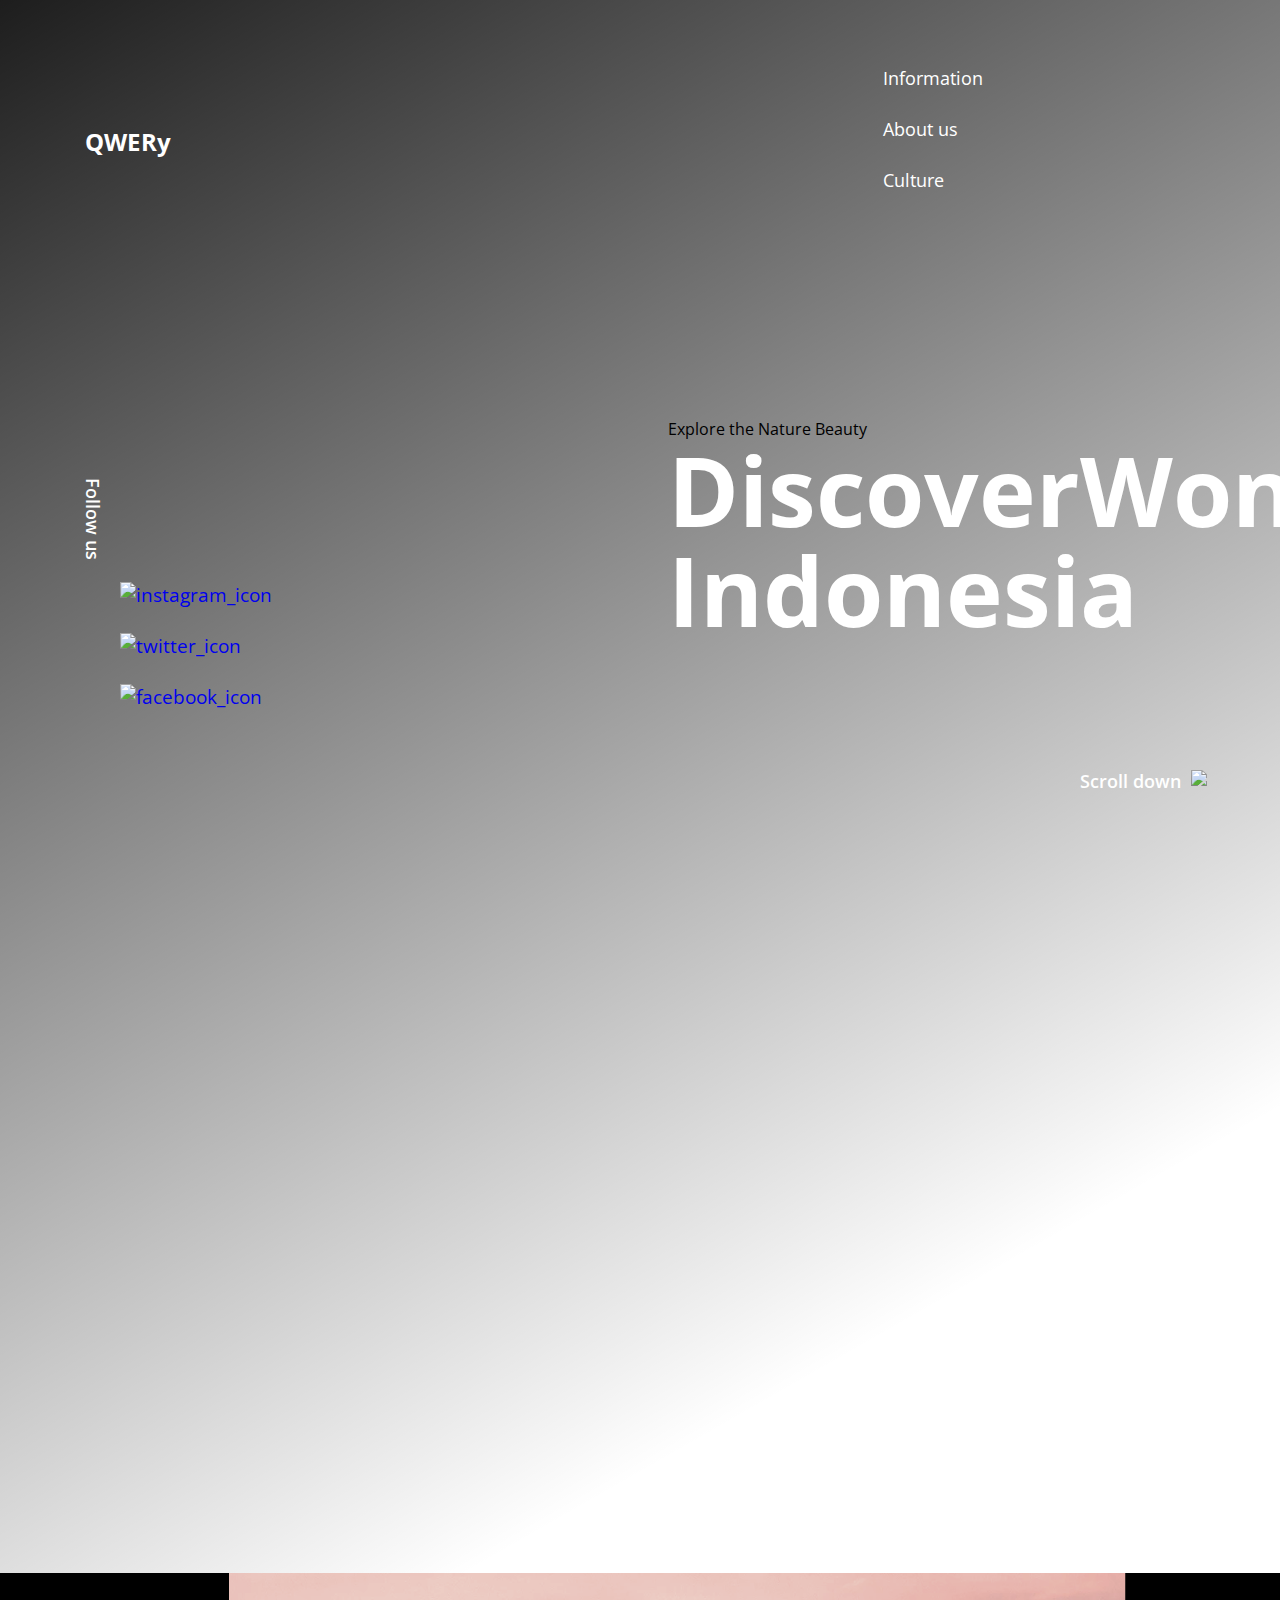
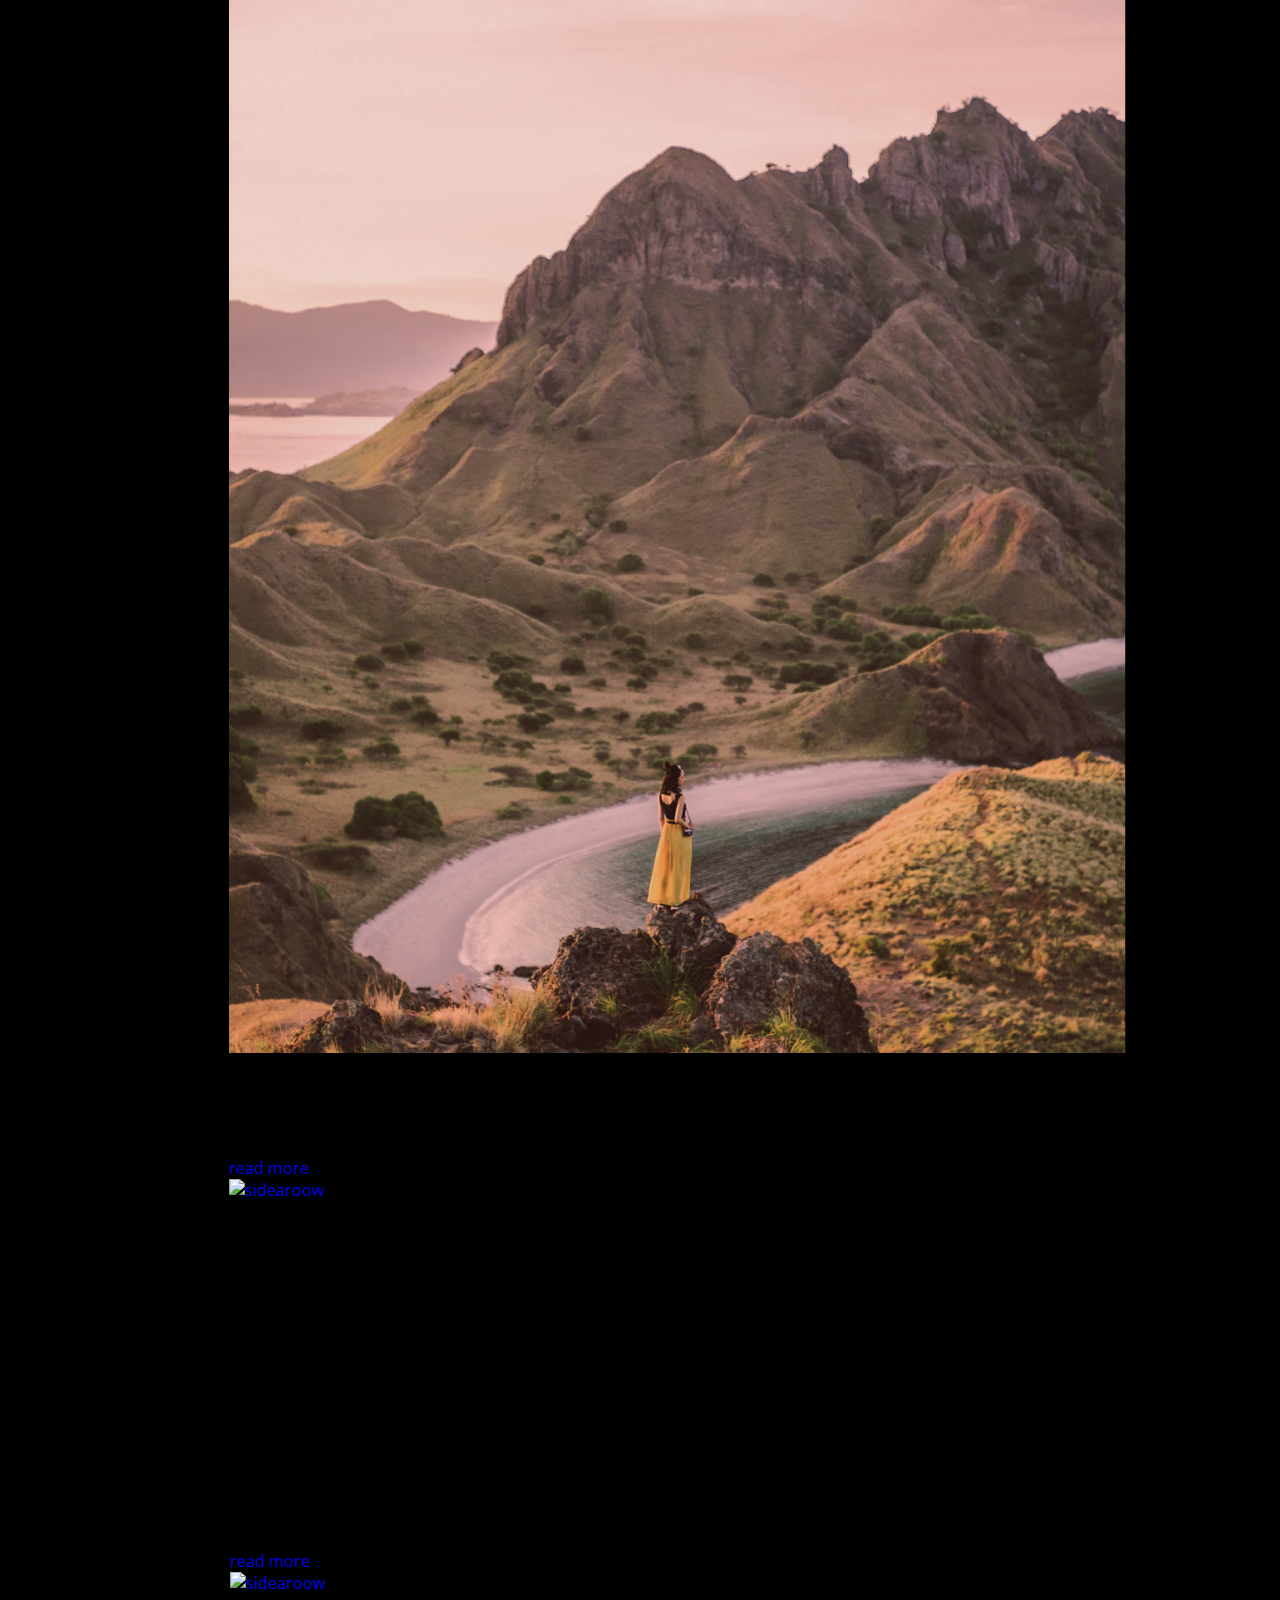
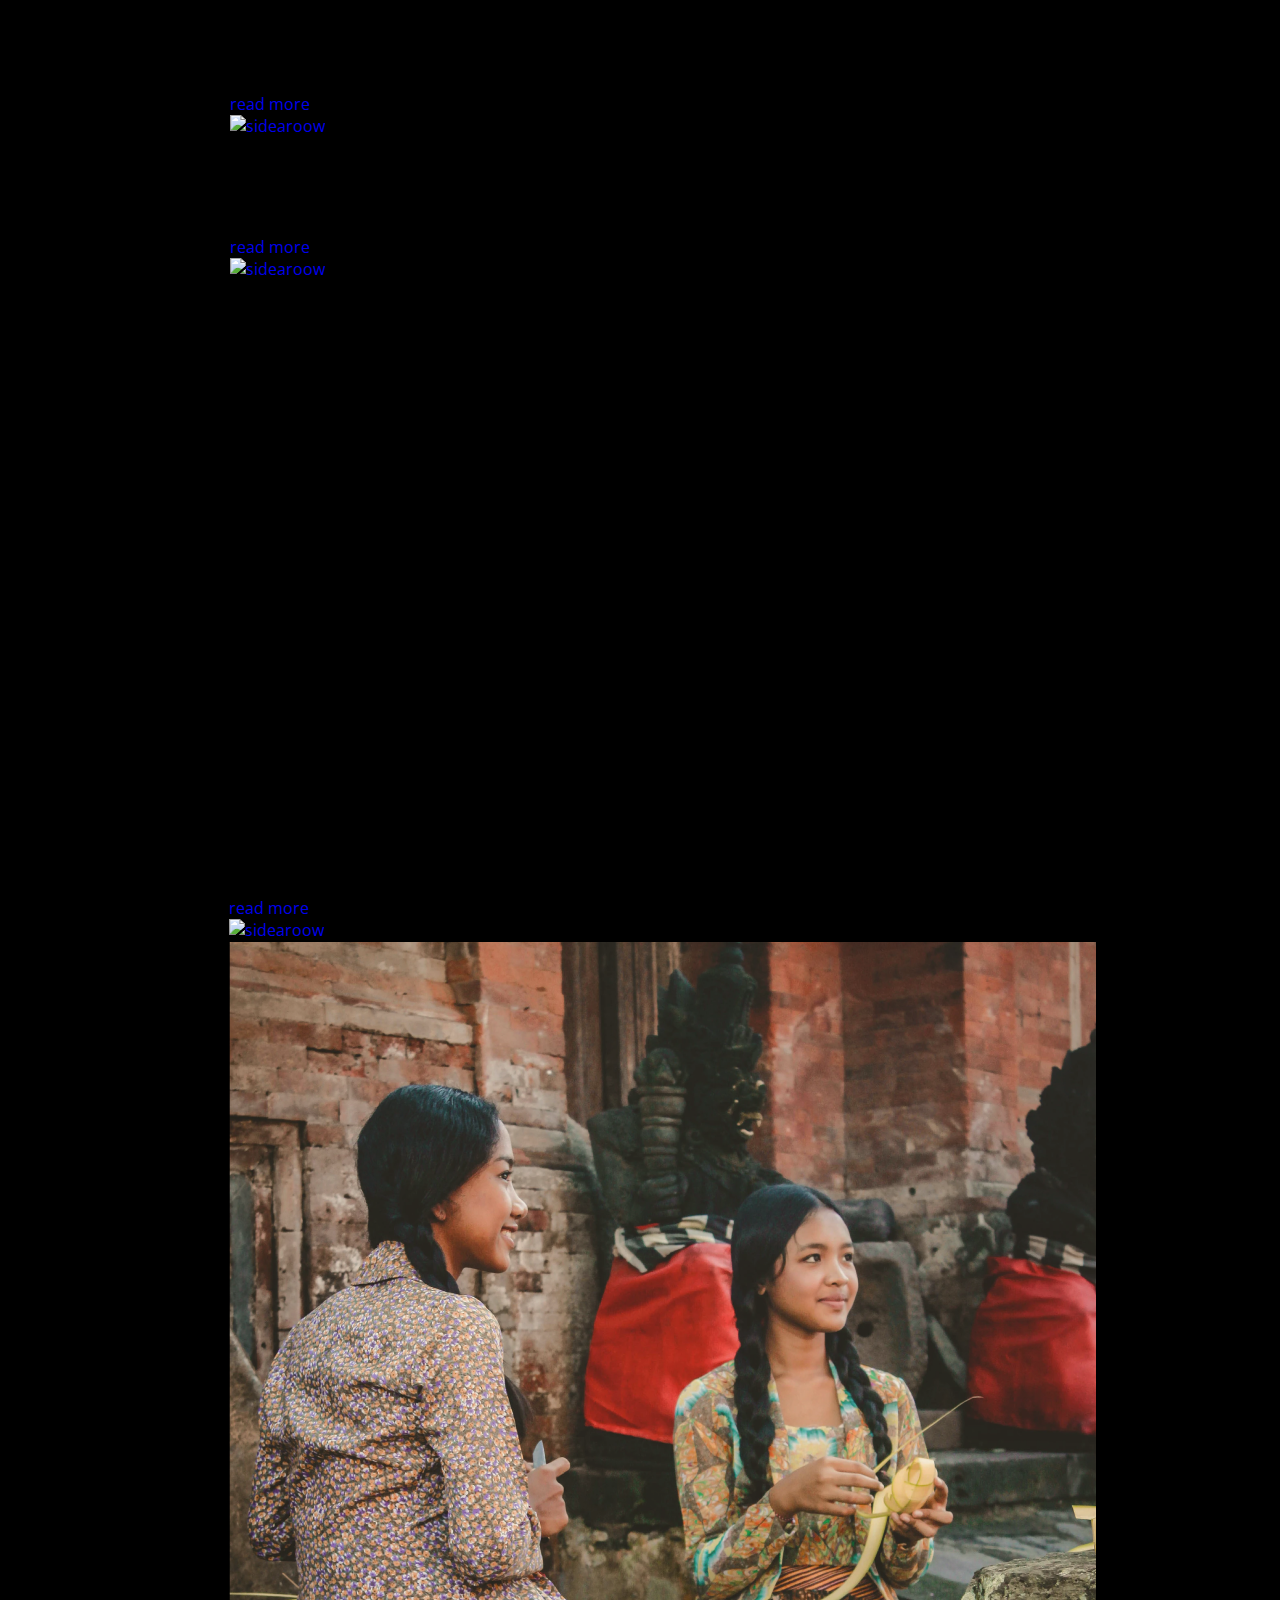
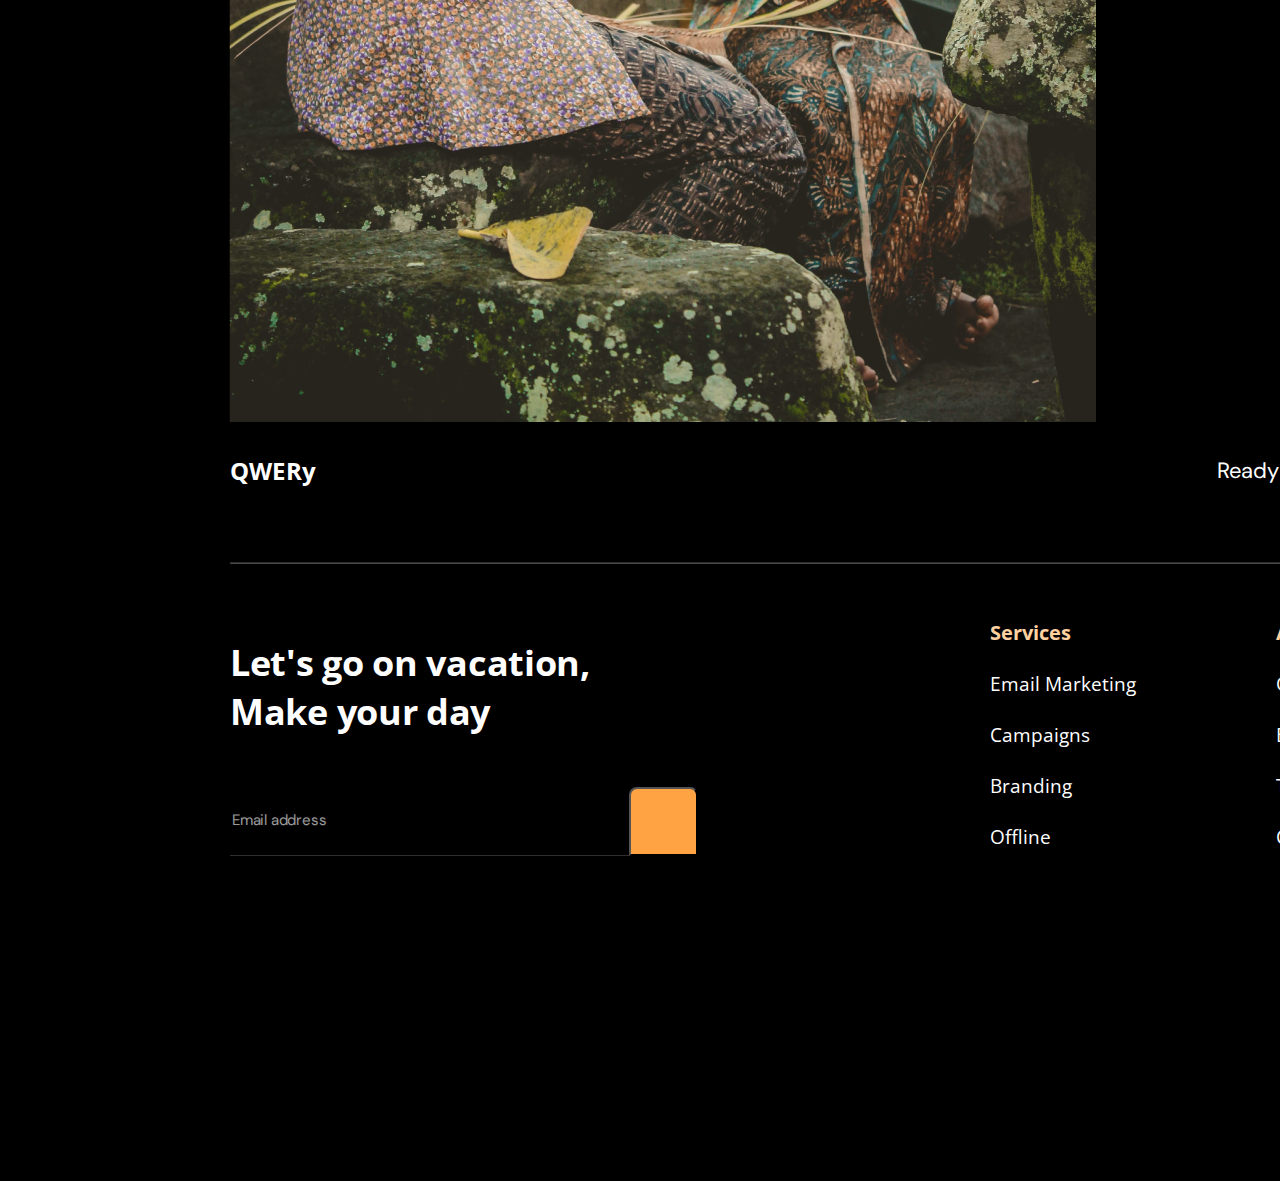
==== Discover/index.html @ c75f532b "Change main sections" ====
<!DOCTYPE html>
<html lang="en">
<head>
    <meta charset="UTF-8">
    <meta http-equiv="X-UA-Compatible" content="IE=edge">
    <meta name="viewport" content="width=device-width, initial-scale=1.0">
    <link rel="stylesheet" type="text/css" href="css/styles.css">
    <title>Discover</title>
</head>
<body>
    <div class="wrapper">
        <!--header-->
        <header class="header">
            <section class="navigation">
                <div class="logo">
                    <a class="logo__link" href="#">QWERy</a>
                </div>
                <nav class="menu">
                    <ul class="menu__list"> 
                        <li class="menu__list-item">
                            <a class="menu__list-link" href="#">Information</a>
                        </li>
                        <li class="menu__list-item">
                            <a class="menu__list-link" href="#">About us</a>
                        </li>
                        <li class="menu__list-item">
                            <a class="menu__list-link" href="#">Culture</a>
                        </li>
                    </ul>
                </nav>
                <input class="search" type="search" placeholder="Search">
            </section>
            <!--header-content-->
            <section class="header-content">
                <!--aside-->
                <aside class="social">
                    <p class="social__text">Follow us</p>
                    <ul class="social__list">
                        <li class="social__list-item">
                            <a href="#" class="sosial__list-link">
                                <img src="image/instagram_icon.svg" alt="instagram_icon" class="social__list-icon">
                            </a>
                        </li>
                        <li class="social__list-item">
                            <a href="#" class="sosial__list-link">
                                <img src="image/twitter_icon.svg" alt="twitter_icon" class="social__list-icon">
                            </a>
                        </li>
                        <li class="social__list-item">
                            <a href="#" class="sosial__list-link">
                                <img src="image/facebook_icon.svg" alt="facebook_icon" class="social__list-icon">
                            </a>
                        </li>
                    </ul>
                </aside>
                <!--content-->
                <section class="content">
                    <p class="subtitle">Explore the Nature Beauty</p>
                    <h1 class="title">Discover<span>Wonderful Indonesia</span></h1>
                    <div class="scroll_down">
                        <p>Scroll down</p>
                        <img src="image/arrow_downward.svg" alt="arrow" class="arrow">
                    </div>
                </section>
            </section>
        </header>
        <!--main-->
        <main>
            <!--komodo_tour-->
            <section class="komodo-tour">
                <div class="container">
                    <div class="komodo-tour__inner">
                        <img class="komodo-tour__img" src="image/komodo-tour-image.png" alt="montain">
                        <div class="content komodo-tour__content">
                            <p class="content__subtitle">EAST NUSA TENGGARA</p>
                            <h2 class="content__title komodo-tour__title">Have you enjoyed your holiday?</h2>
                            <p class="content__text komodo-tour__text">You will be amazed if you take part in this sailing Komodo island tour package. So it is also mandatory for you, besides enjoying Komodo tourism on Komodo Island, you also have to taste the marine tourism.  The beautiful waters of Komodo will make you meet many travelers from other countries.</p>
                        </div>
                        <a class="content__link" href="#">
                            <p class="content__link-text">read more</p>
                            <img class="content__link-arrow" src="image/arrow_sideward.svg" alt="sidearoow">
                        </a>
                    </div>
                </div>
            </section>
            <!-- Bromo -->
            <section class="bromo">
                <div class="conainer">
                    <div class="slider">
                        <div class="slider__item">
                            <div class="content">
                                <p class="content__subtitle content__subtitle-bromo">Bromo</p>
                                <h2 class="content__title content__title-bromo">Steady your steps, we will climb together!</h2>
                                <p class="content__text content__text-bromo">Enjoying the vast expanse of the sea of ​​​​sand, witnessing the splendor of Mount Semeru that soars into the sky, and gazing at the beauty of the sun moving out of its bed or otherwise enjoying the dim twilight from the Bromo ridge is an unforgettable experience when visiting Bromo.</p>
                                <a class="content__link content__link-bromo" href="#">
                                    <p class="content__link-text">read more</p>
                                    <img class="content__link-arrow" src="image/arrow_sideward.svg" alt="sidearoow" class="side_aroow">
                                </a>
                            </div>
                        </div>
                        <div class="slider__item">
                            <div class="content">
                                <p class="content__subtitle content__subtitle-bromo">Bromo</p>
                                <h2 class="content__title content__title-bromo">Steady your steps, we will climb together!</h2>
                                <p class="content__text content__text-bromo">Enjoying the vast expanse of the sea of ​​​​sand, witnessing the splendor of Mount Semeru that soars into the sky, and gazing at the beauty of the sun moving out of its bed or otherwise enjoying the dim twilight from the Bromo ridge is an unforgettable experience when visiting Bromo.</p>
                                <a class="content__link content__link-bromo" href="#">
                                    <p class="content__link-text">read more</p>
                                    <img class="content__link-arrow" src="image/arrow_sideward.svg" alt="sidearoow" class="side_aroow">
                                </a>
                            </div>
                        </div>
                        <div class="slider__item">
                            <div class="content">
                                <p class="content__subtitle content__subtitle-bromo">Bromo</p>
                                <h2 class="content__title content__title-bromo">Steady your steps, we will climb together!</h2>
                                <p class="content__text content__text-bromo">Enjoying the vast expanse of the sea of ​​​​sand, witnessing the splendor of Mount Semeru that soars into the sky, and gazing at the beauty of the sun moving out of its bed or otherwise enjoying the dim twilight from the Bromo ridge is an unforgettable experience when visiting Bromo.</p>
                                <a class="content__link content__link-bromo" href="#">
                                    <p class="content__link-text">read more</p>
                                    <img class="content__link-arrow" src="image/arrow_sideward.svg" alt="sidearoow" class="side_aroow">
                                </a>
                            </div>
                        </div>
                    </div>
                </div>
            </section>
            <!-- Culture -->
            <section class="culture">
                <div class="conatiner">
                    <div class="colture__inner">
                        <div class="content">
                            <p class="content__subtitle">INDONESIAN CULTURE</p>
                            <h2 class="content__title">Our culture here is very friendly to people</h2>
                            <p class="content__text">known for his politeness, manners and gentleness. This becomes a characteristic when they mingle with other tribes and become basic traits that are passed down by their ancestors.</p>
                            <a class="content__link" href="#">
                                <p class="content__link-text">read more</p>
                                <img class="content__link-arrow" src="image/arrow_sideward.svg" alt="sidearoow" class="side_aroow">
                            </a>
                        </div>
                        <img class="content__img" src="image/girls.png" alt="girls">
                    </div>
                </div>
            </section>
        </main>
        <footer>
            <article class="more-informetion">
                <section class="get-started">
                    <div class="logo">
                        <a href="#">QWERy</a>
                    </div>
                    <div class="get-action">
                        <p>Ready to explore?</p>
                        <button class="button-get-started">Get started</button>
                    </div>
                </section>
                <hr>
                <section class="footer-navigation">
                    <div class="newsletter">
                        <h3>Let's go on vacation, <br>Make your day</h3>
                        <form>
                        <input type="email" placeholder="Email address">
                        <input type="submit" value="">
                    </form>
                    </div>
                    <div class="nav">
                        <ul class="services">
                            <li class="title-list">Services</li>
                            <li>Email Marketing</li>
                            <li>Campaigns</li>
                            <li>Branding</li>
                            <li>Offline</li>
                        </ul>
                        <ul class="about">
                            <li class="title-list">About</li>
                            <li>Our Story</li>
                            <li>Benefits</li>
                            <li>Team</li>
                            <li>Careers</li>
                        </ul>
                        <ul class="help"> 
                            <li class="title-list">Help</li>
                            <li>FAQs</li>
                            <li>Contact Us</li>
                        </ul>
                    </div>
            </section>
            </article>
        </footer>
        </div>
</body>
</html>
---- Discover/css/styles.css ----
@import url('https://fonts.googleapis.com/css2?family=DM+Sans:wght@400;700&family=Open+Sans:wght@400;600;700&display=swap');

body {
    font-family: 'DM Sans', sans-serif;
    font-family: 'Open Sans', sans-serif;
}

* {
    box-sizing: border-box;
    margin: 0;
}

a {
    text-decoration: none;
}

.wrapper {
    width: 1920px;
    margin: 0 auto;
}

/*header styles*/

.header {
    height: 1573px;
    overflow: hidden;
    background-image: linear-gradient(330.24deg, rgba(0, 0, 0, 0) 31.06%, #000000 108.93% ), url('/image/header_background.png') ;
    background-repeat: no-repeat;
    background-size: cover;
    
}

/*navigation styles*/

.navigation {
    width: 1751px;
    margin: 65px 85px 200px;
    display: flex;
    justify-content: space-between;
    align-items: center;
}

.navigation a{
    color: #FFFFFF;
    font-family: 'Open Sans';
}

.logo a {
    font-weight: 700;
    font-size: 24px;
    line-height: 33px;  
    letter-spacing: 0.01em;
    color: #FFFFFF;
    font-family: 'Open Sans';
}

nav {
   display: flex;
   gap: 50px;
}

nav a {
    font-size: 18px;
    line-height: 25px;
    color: #FFFFFF;  
}

/*inpur-search-styles*/

input[type*='search'] {
    border: none;
    height: 23px;
    background-color: rgba(240, 243, 244, 0);
    background-image: url(/image/search_icon.png);
    background-position: 3px 3px;
    background-repeat: no-repeat;
    opacity: 0.6;
}

input[type*='search']::placeholder {
    font-family: 'Open Sans';
    font-weight: 400;
    font-size: 17px;
    line-height: 23px;
    color: #FFFFFF;
    padding-left: 34px;
}

input[type*='search']:focus {
    background-color: rgba(240, 243, 244, 0);
    border: none;
    border-bottom: 1px solid #FFFFFF;
    outline: none;
    background-image: none;
    color: #FFFFFF;
}

input[type*='search']:focus::placeholder {
    color: rgba(240, 243, 244, 0);
}

/*header-content styles*/

.header-content {
    display: flex;
    gap: 396px;
}

/*aside styles*/

.social {
    display: flex;
    flex-direction: column;
    gap: 22px;
    margin-left: 80px;
    margin-top: 60px;
}

.solial_icon {
    width: 24px;
    height: 24px;
}

.social p {
    color:#FFFFFF;
    font-family: 'Open Sans';
    font-weight: 600;
    font-size: 18px;
    line-height: 25px;
    writing-mode: vertical-lr;
}

/*content styles*/

.comment {
    display: flex;
    gap: 32px;
    align-items: center;
    margin-bottom: 32px;
}

.comment p {
    font-family: 'Open Sans';
    font-weight: 700;
    font-size: 18px;
    line-height: 25px;
    letter-spacing: 6px;
    text-transform: uppercase;
    color: #FFC178;
}

.comment-line {
    width: 72px;
    height: 2px;
}

h1 {
    font-family: 'Open Sans';
    font-weight: 700;
    font-size: 96px;
    line-height: 100px;
    text-transform: capitalize;
    color: #FFFFFF;
    font-weight: normal;
    width: 950px;
    height: 204px;
    margin-bottom: 125px;
}

.title {
    font-weight: bold;
}

/*scroll down styles*/

.scroll_down {
    display: flex;
    align-items: center;
    justify-content: center;
}

.scroll_down p {
    font-family: 'Open Sans';
    font-style: normal;
    font-weight: 600;
    font-size: 18px;
    line-height: 25px;
    color: #FFFFFF;
    margin-right: 10px;
}

.arrow {
    width:16px;
    height: 24px;
}

.background-bottom {
    height: 358px;
    margin-top: 516px;
    background: linear-gradient(360deg, #000000 14.99%, rgba(0, 0, 0, 0) 77.78%);
}

/*main styles*/

main {
    background-color: black;
}

/*komodo-tour styles*/

.komodo-tour {
    width: 1462px;
    display: flex;
    align-items: center;
    gap: 232px;
    margin: 0px auto;
    margin-bottom: 250px;
}


.komodo-tour-image {
    width: 598px;
    height: 720px;
}

.desctiption {
    color: white;
    font-family: 'Open Sans';
}

.desctiption h2 {
    font-weight: 700;
    font-size: 64px;
    line-height: 87px;
    margin-bottom: 27px;
}

.desctiption p {
    font-weight: 600;
    font-size: 18px;
    line-height: 32px;
    margin-bottom: 30px;
}

/*red more styles*/

.more {
    display: flex;
    align-items: center;
    gap: 10px;
    font-family: 'Open Sans';
    font-weight: 700;
    font-size: 18px;
    line-height: 25px;
    color: #FBD784;
    margin-right: 10px;
}

.side_aroow {
    width: 24px;
    height: 16px;
}

/*bromo styles*/

.bromo {
    margin: 0 auto 227px;
    background: url(/image/bromo_background.png) no-repeat;
    background-size: cover;
    width: 1461px;
    height: 985px;
    overflow: hidden;
}

.arrow-slide {
    display: flex;
    justify-content: space-between;
    margin: 467px 50px 45px 40px;
}

.bromo-content {
    width: 1163px;
    height: 428px;
    margin: 0px auto 23px;
    display: flex;
    flex-direction: column;
    align-items: center;
    text-align: center;
}

.bromo-description h2 {
    font-family: 'Open Sans';
    font-weight: 700;
    font-size: 64px;
    line-height: 87px;
    color: #FFFFFF;
    margin-bottom: 27px;
}

.bromo-description p{
    font-family: 'Open Sans';
    font-weight: 600;
    font-size: 18px;
    line-height: 32px;
    color: #FFFFFF;
    margin-bottom: 29px;
}

.culture {
    width: 1463px;
    height: 720px;
    margin: 0px auto;
    display: flex;
    gap: 210px;
    align-items: center;
}

.culture-content {
    width: 632px;
    height: 488px;
}

.culture-img {
    width: 578px;
    height: 720px;
}

footer {
    background-color: black;
    overflow: hidden;
}

.more-informetion {
    margin: 250px auto 0px;
    width: 1460px;
    height: 748px;
    
}

.get-started {
    display: flex;
    justify-content: space-between;
    align-items: center;
}

.get-action {
    display: flex;
    align-items: center;
    gap: 55px;
}

.get-action p {
    font-family: 'DM Sans';
    font-weight: 400;
    font-size: 22px;
    line-height: 29px;
    letter-spacing: -0.3px;
    color: #FFFFFF;
}

.button-get-started {
    background: #FFA343;
    border-radius: 8px;
    font-family: 'DM Sans';
    font-weight: 700;
    font-size: 17px;
    line-height: 22px;
    color: #000000;
    padding: 24px 70px;
}

hr {
    background: #FFFFFF;
    mix-blend-mode: normal;
    opacity: 0.3;
    margin: 55px 0px; 
}

.footer-navigation {
    display: flex;
    align-items: center;
}

.newsletter  {
    margin-right: 252px;
}

.newsletter h3 {
    font-family: 'Open Sans';
    font-weight: 700;
    font-size: 36px;
    line-height: 49px;
    letter-spacing: -0.3px;
    color: #FFFFFF;
    margin-bottom: 50px;
}

input[type*='email']{
    width: 399px;
    height: 70px;
    border: none;
    border-bottom: 1px solid rgb(255, 255, 255, 0.3);
    background-color: rgba(240, 243, 244, 0);
    opacity: 0.6;
}

input[type*='email']::placeholder {
    font-family: 'DM Sans';
    font-weight: 400;
    font-size: 15px;
    line-height: 20px;
    letter-spacing: -0.204545px;
    color: #FFFFFF;
    padding-left: 15px 19px;
}

input[type*='submit'] {
    border-radius: 8px 8px 0px 0px;
    width: 69px;
    height: 69px;
    background-image: url(/image/keyboard-arrow-right.png);
    background-position: center;
    background-color: #FFA343;
    border-radius: 8px 8px 0px 0px;
    background-repeat: no-repeat;
}

input[type*='email']:focus {
    background-color: rgba(240, 243, 244, 0);
    outline: none;
    color: #FFFFFF;
    font-size: 19px;
}

input[type*='search']:focus::placeholder {
    color: rgba(240, 243, 244, 0);
}

form {
    display: flex;
    align-items: center;
}

.nav {
   color: white;
   display: flex;
   gap: 100px;
}

ul {
    list-style-type: none;
}

li {
    font-family: 'Open Sans';
    font-weight: 400;
    font-size: 19px;
    color: #FFFFFF;
    margin-bottom: 25px;
   
}

.title-list {
    font-weight: 700;
    font-size: 20px;
    color: #FFD1A0;
}
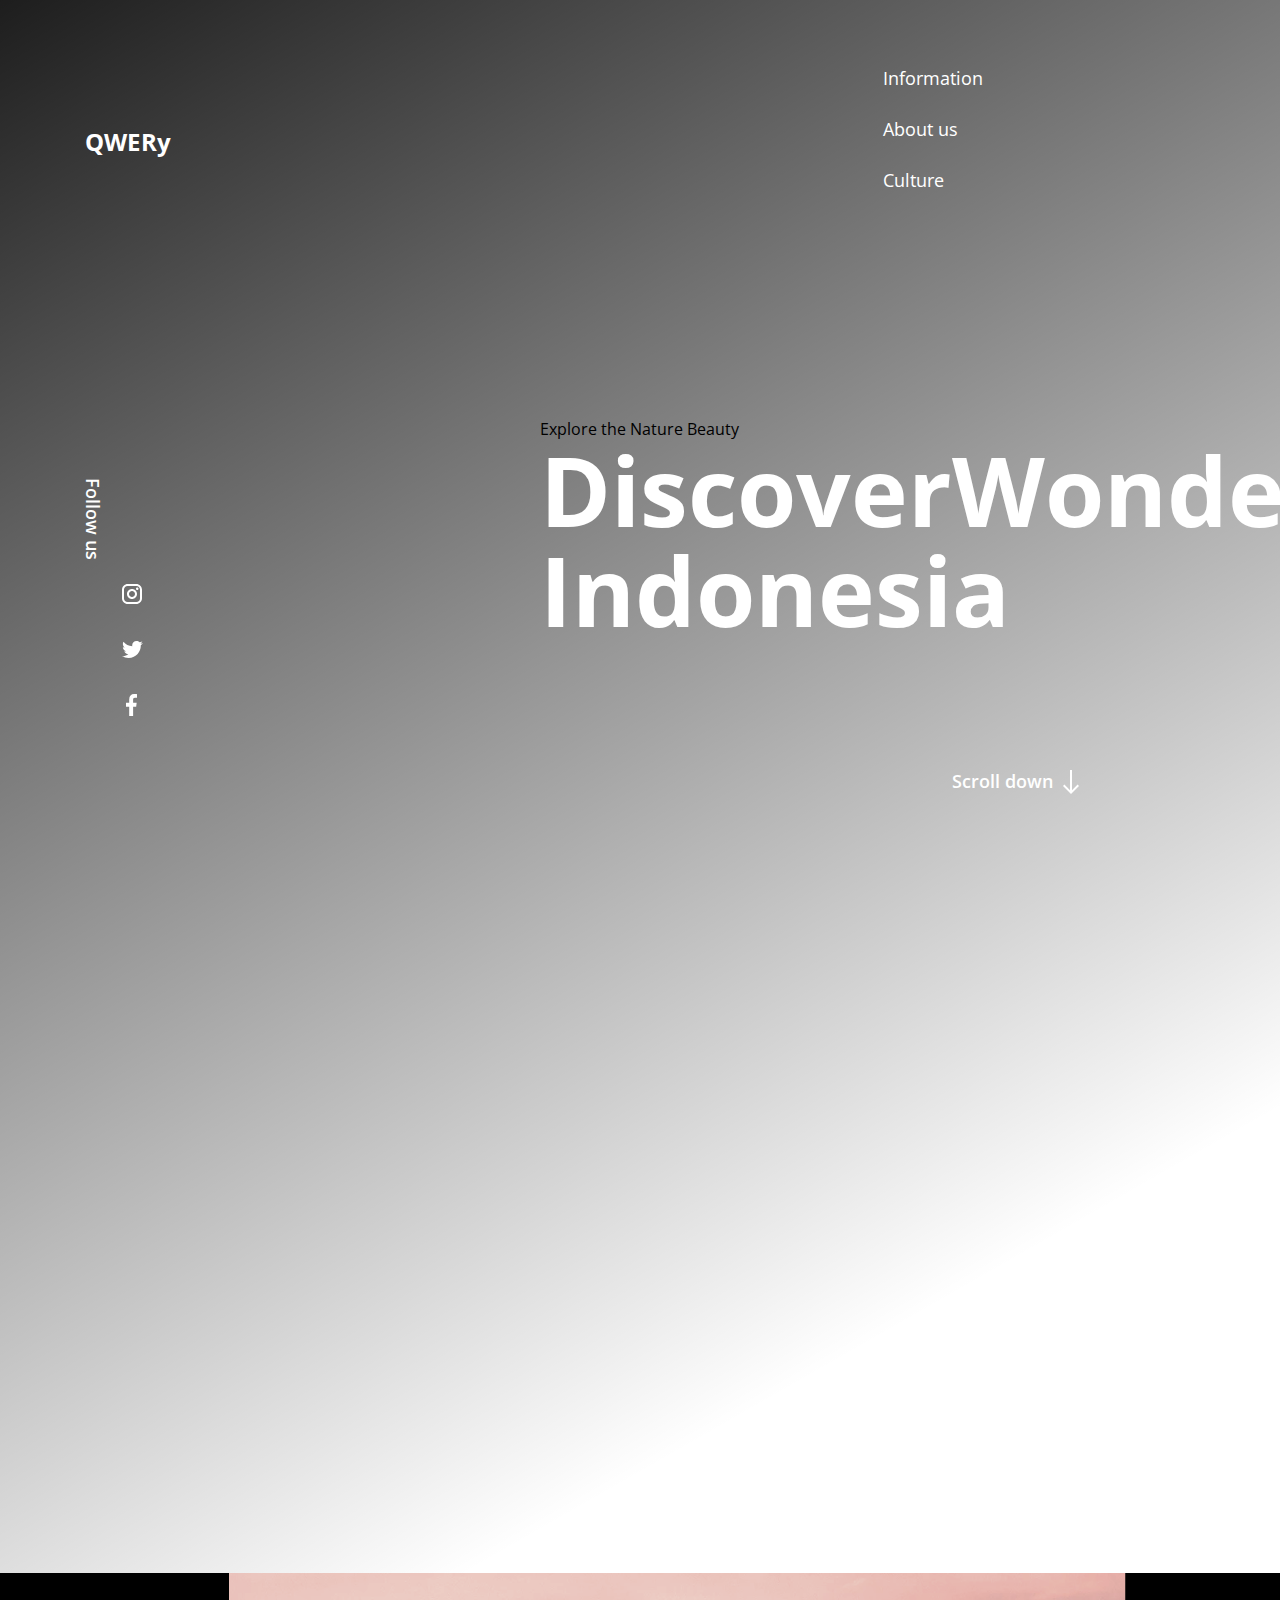
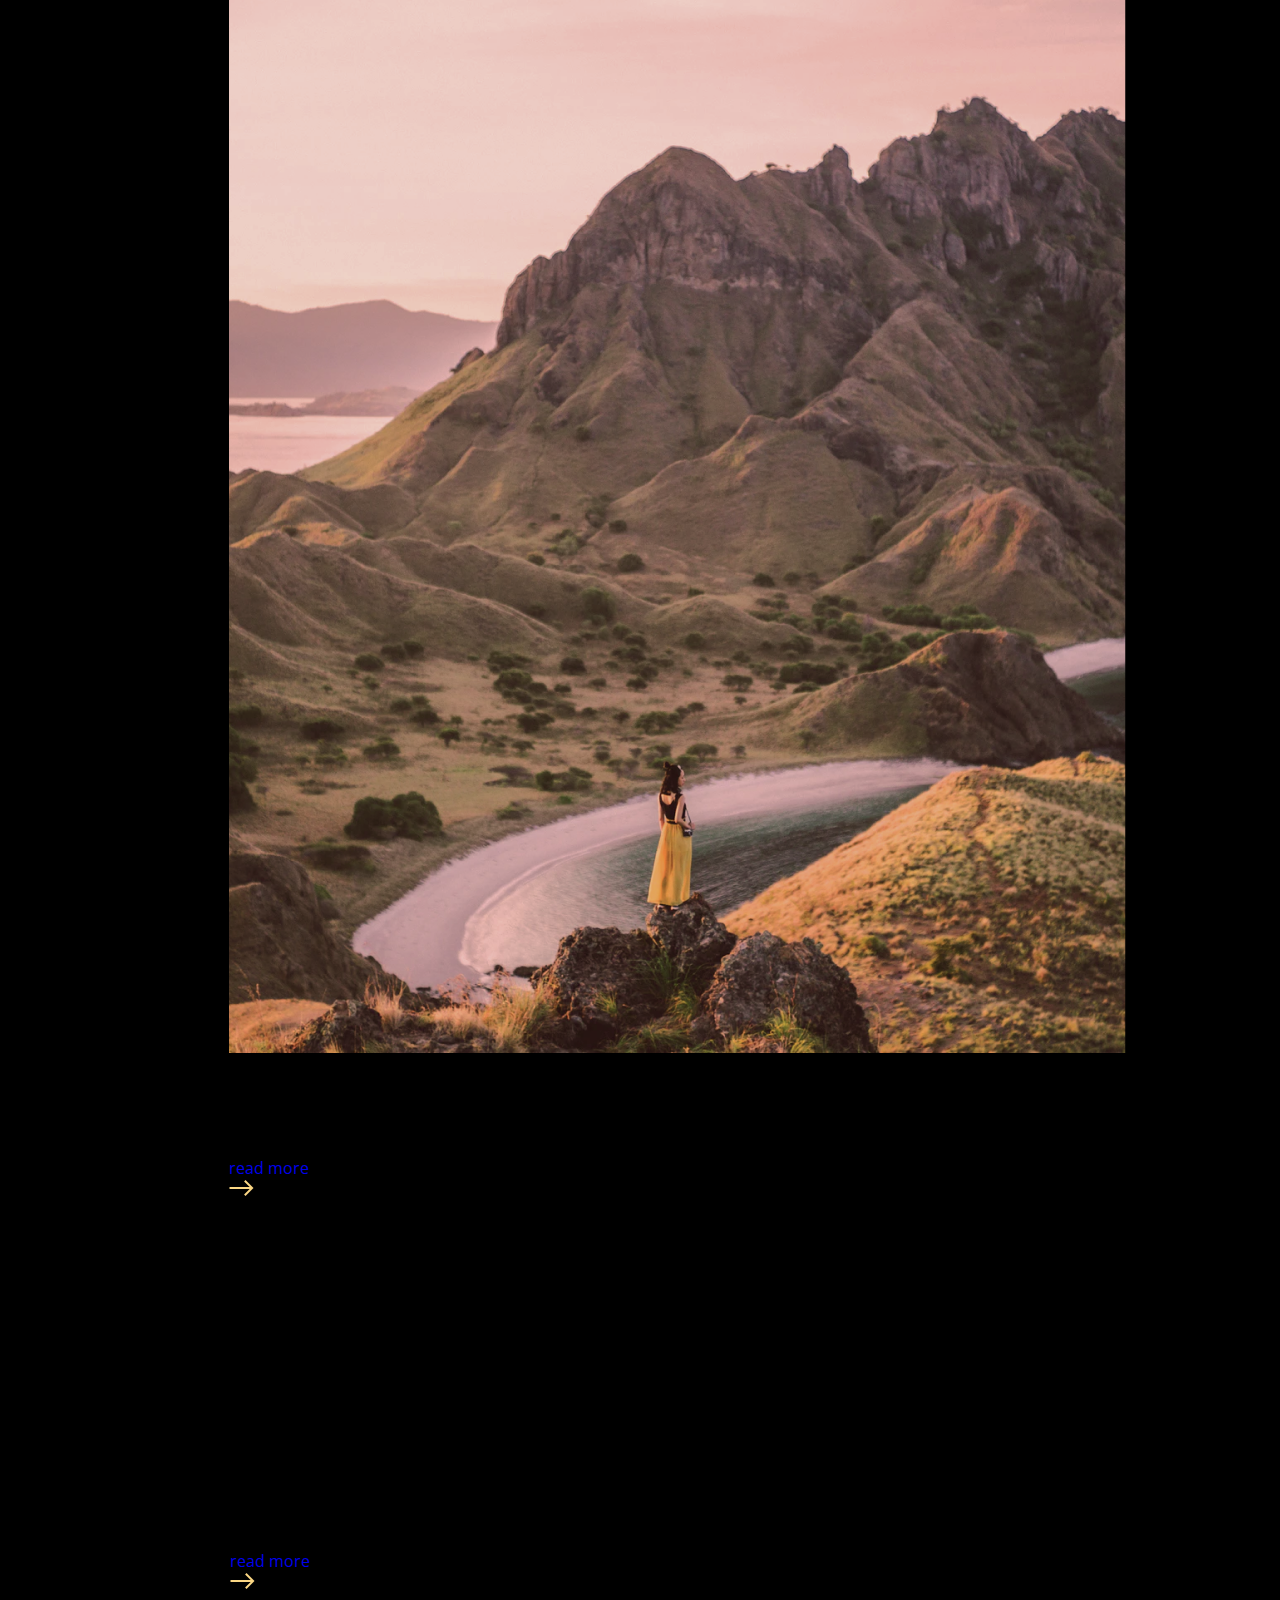
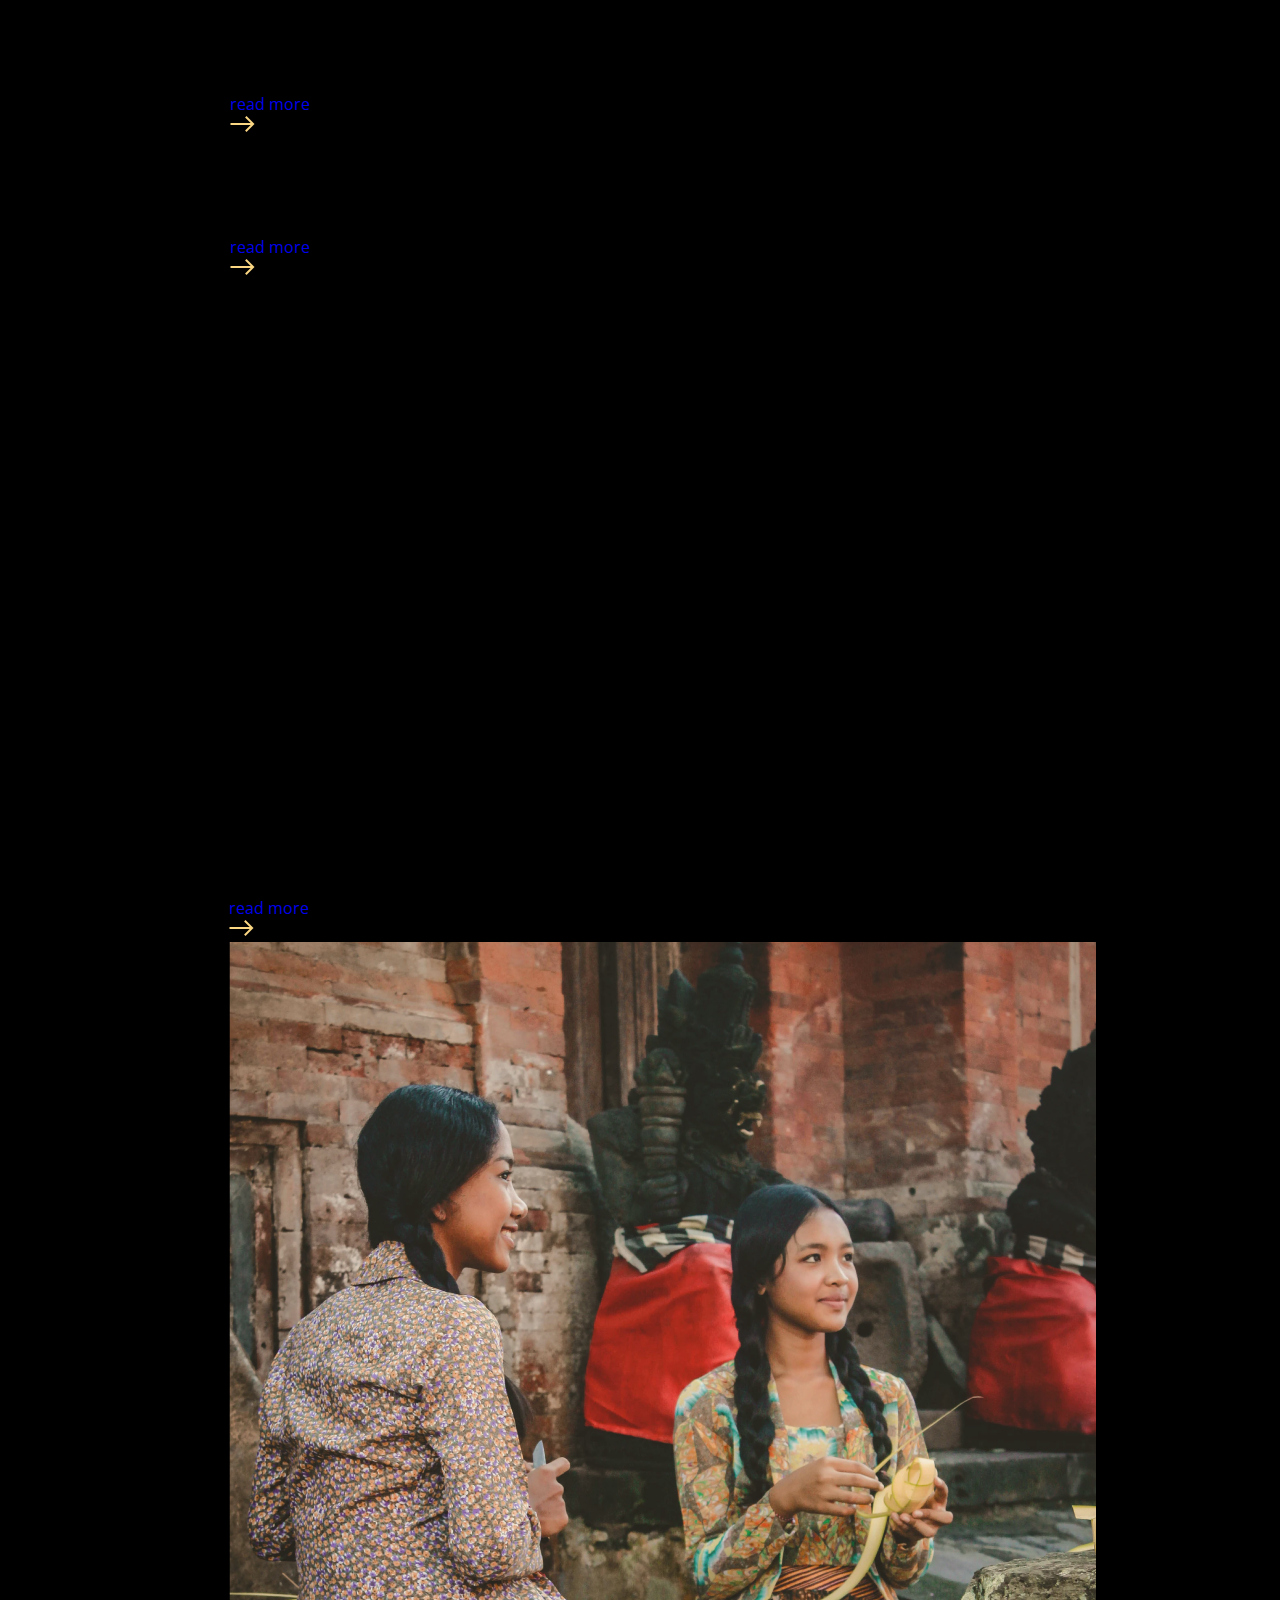
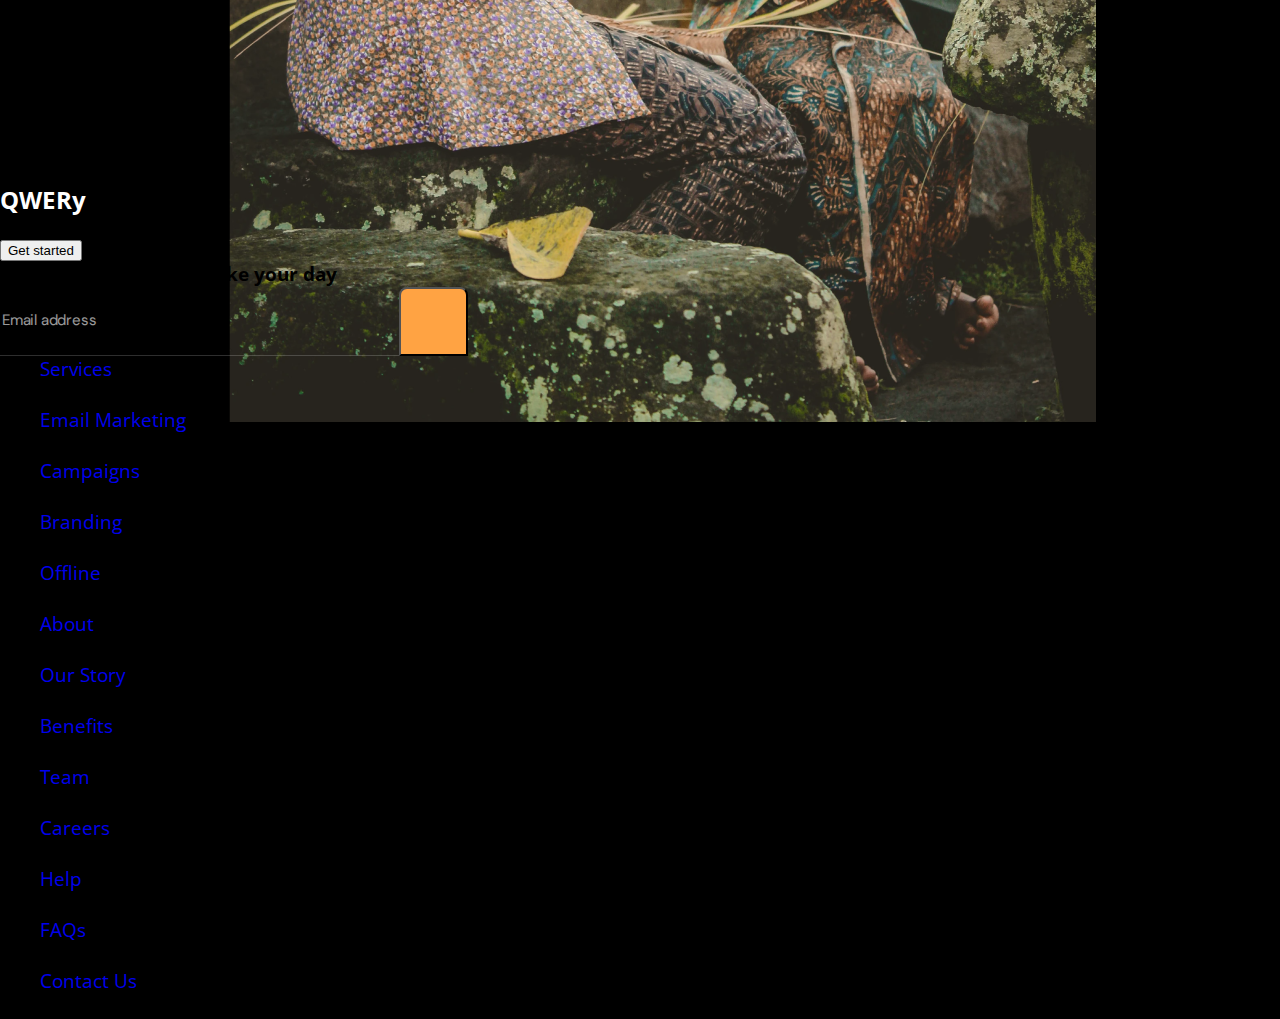
==== commit 53c01a9c: "change footer" ====
--- a/Discover/index.html
+++ b/Discover/index.html
@@ -141,50 +141,78 @@
                 </div>
             </section>
         </main>
-        <footer>
-            <article class="more-informetion">
-                <section class="get-started">
+        <footer class="footer">
+            <div class="container">
+                <div class="footer__top">
                     <div class="logo">
-                        <a href="#">QWERy</a>
-                    </div>
-                    <div class="get-action">
-                        <p>Ready to explore?</p>
-                        <button class="button-get-started">Get started</button>
+                        <a class="logo__link" href="#">QWERy</a>
+                    </div>
+                    <div class="footer__top-content">
+                        <p class="footer__top-text">Ready to explore?</p>
+                        <button class="button footer__top-button">Get started</button>
+                    </div>
+                </div>
+                <section class="footer__navigation">
+                    <div class="footer__navigation-form">
+                        <h3 class="footer__navigation-title">Let's go on vacation, Make your day</h3>
+                        <form class="form">
+                            <input class="email" type="email" placeholder="Email address">
+                            <input class="submit" type="submit" value="">
+                        </form>
+                    </div>
+                    <div class="footer__menu">
+                        <ul class="footer__menu-list">
+                            <li class="footer__menu-item">
+                                <a class="fotter__menu-link" href="#">Services</a>
+                            </li>
+                            <li class="footer__menu-item">
+                                <a class="fotter__menu-link" href="#">Email Marketing</a>
+                            </li>
+                            <li class="footer__menu-item">
+                                <a class="fotter__menu-link" href="#">Campaigns</a>
+                            </li>
+                            <li class="footer__menu-item">
+                                <a class="fotter__menu-link" href="#">Branding</a>
+                            </li>
+                            <li class="footer__menu-item">
+                                <a class="fotter__menu-link" href="#">Offline</a>
+                            </li>
+                        </ul>
+                        <ul class="footer__menu-list">
+                            <li class="footer__menu-item">
+                                <a class="fotter__menu-link" href="#">About</a>
+                            </li>
+                            <li class="footer__menu-item">
+                                <a class="fotter__menu-link" href="#">Our Story</a>
+                            </li>
+                            <li class="footer__menu-item">
+                                <a class="fotter__menu-link" href="#">Benefits</a>
+                            </li>
+                            <li class="footer__menu-item">
+                                <a class="fotter__menu-link" href="#">Team</a>
+                            </li>
+                            <li class="footer__menu-item">
+                                <a class="fotter__menu-link" href="#">Careers</a>
+                            </li>
+                        </ul>
+                        <ul class="footer__menu-list"> 
+                            <li class="footer__menu-item">
+                                <a class="fotter__menu-link" href="#">Help</a>
+                            </li>
+                            <li class="footer__menu-item">
+                                <a class="fotter__menu-link" href="#">FAQs</a>
+                            </li>
+                            <li class="footer__menu-item">
+                                <a class="fotter__menu-link" href="#">Contact Us</a>
+                            </li>
+                        </ul>
                     </div>
                 </section>
-                <hr>
-                <section class="footer-navigation">
-                    <div class="newsletter">
-                        <h3>Let's go on vacation, <br>Make your day</h3>
-                        <form>
-                        <input type="email" placeholder="Email address">
-                        <input type="submit" value="">
-                    </form>
-                    </div>
-                    <div class="nav">
-                        <ul class="services">
-                            <li class="title-list">Services</li>
-                            <li>Email Marketing</li>
-                            <li>Campaigns</li>
-                            <li>Branding</li>
-                            <li>Offline</li>
-                        </ul>
-                        <ul class="about">
-                            <li class="title-list">About</li>
-                            <li>Our Story</li>
-                            <li>Benefits</li>
-                            <li>Team</li>
-                            <li>Careers</li>
-                        </ul>
-                        <ul class="help"> 
-                            <li class="title-list">Help</li>
-                            <li>FAQs</li>
-                            <li>Contact Us</li>
-                        </ul>
-                    </div>
-            </section>
-            </article>
+                <div class="footer__bottom"> 
+                      
+                </div>
+            </div>
         </footer>
-        </div>
+    </div>
 </body>
 </html>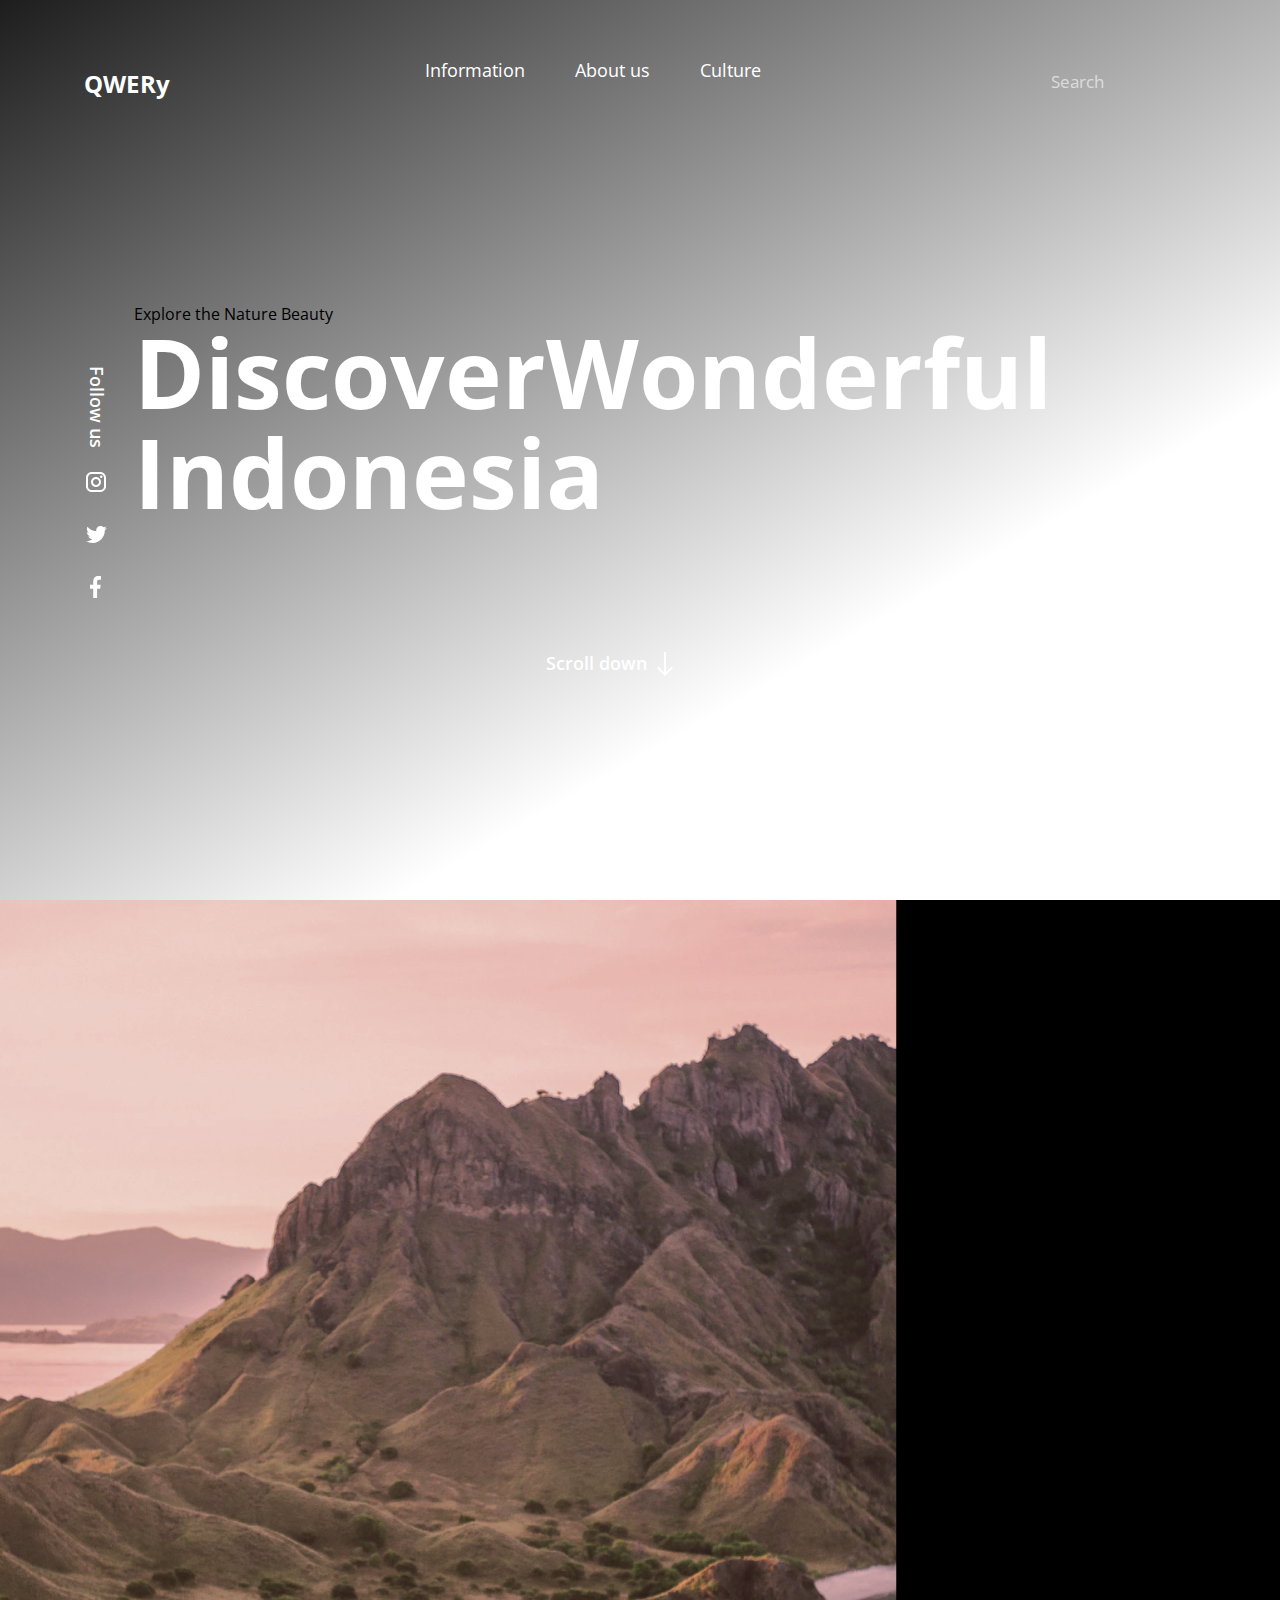
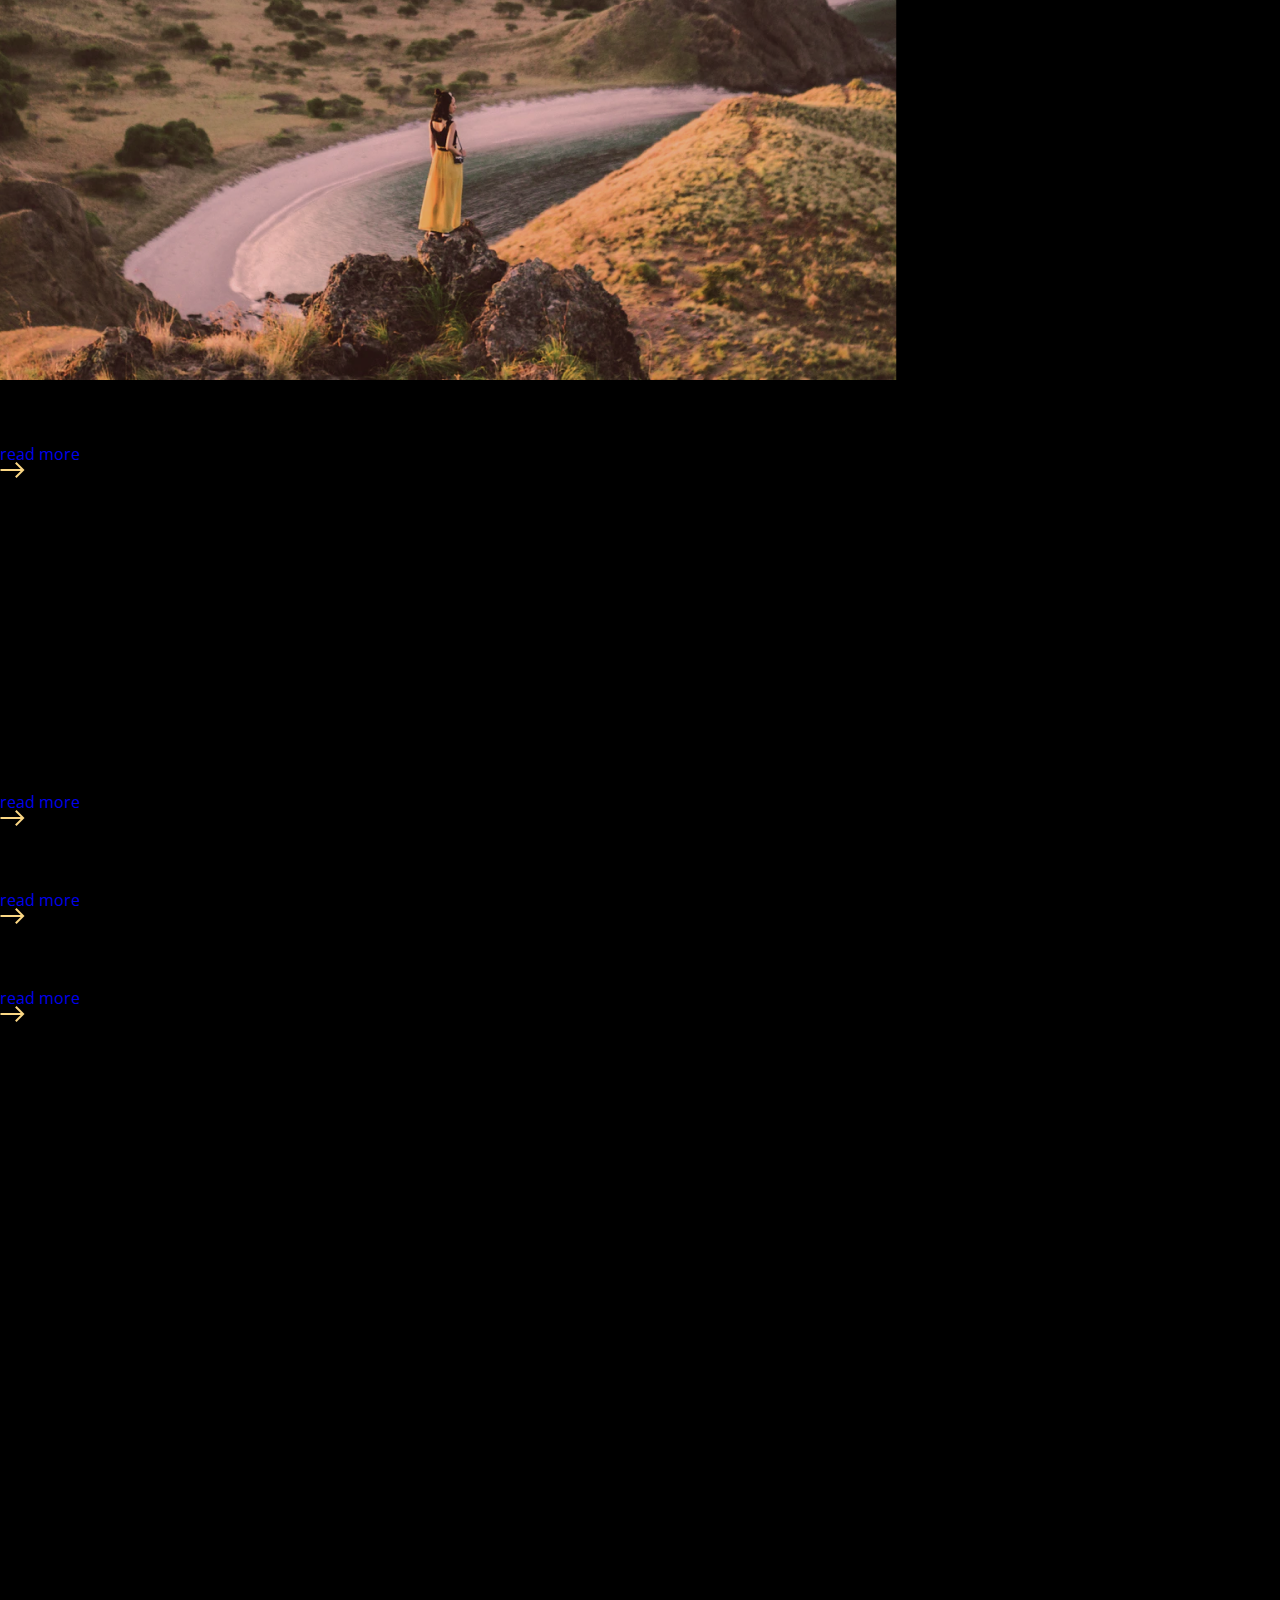
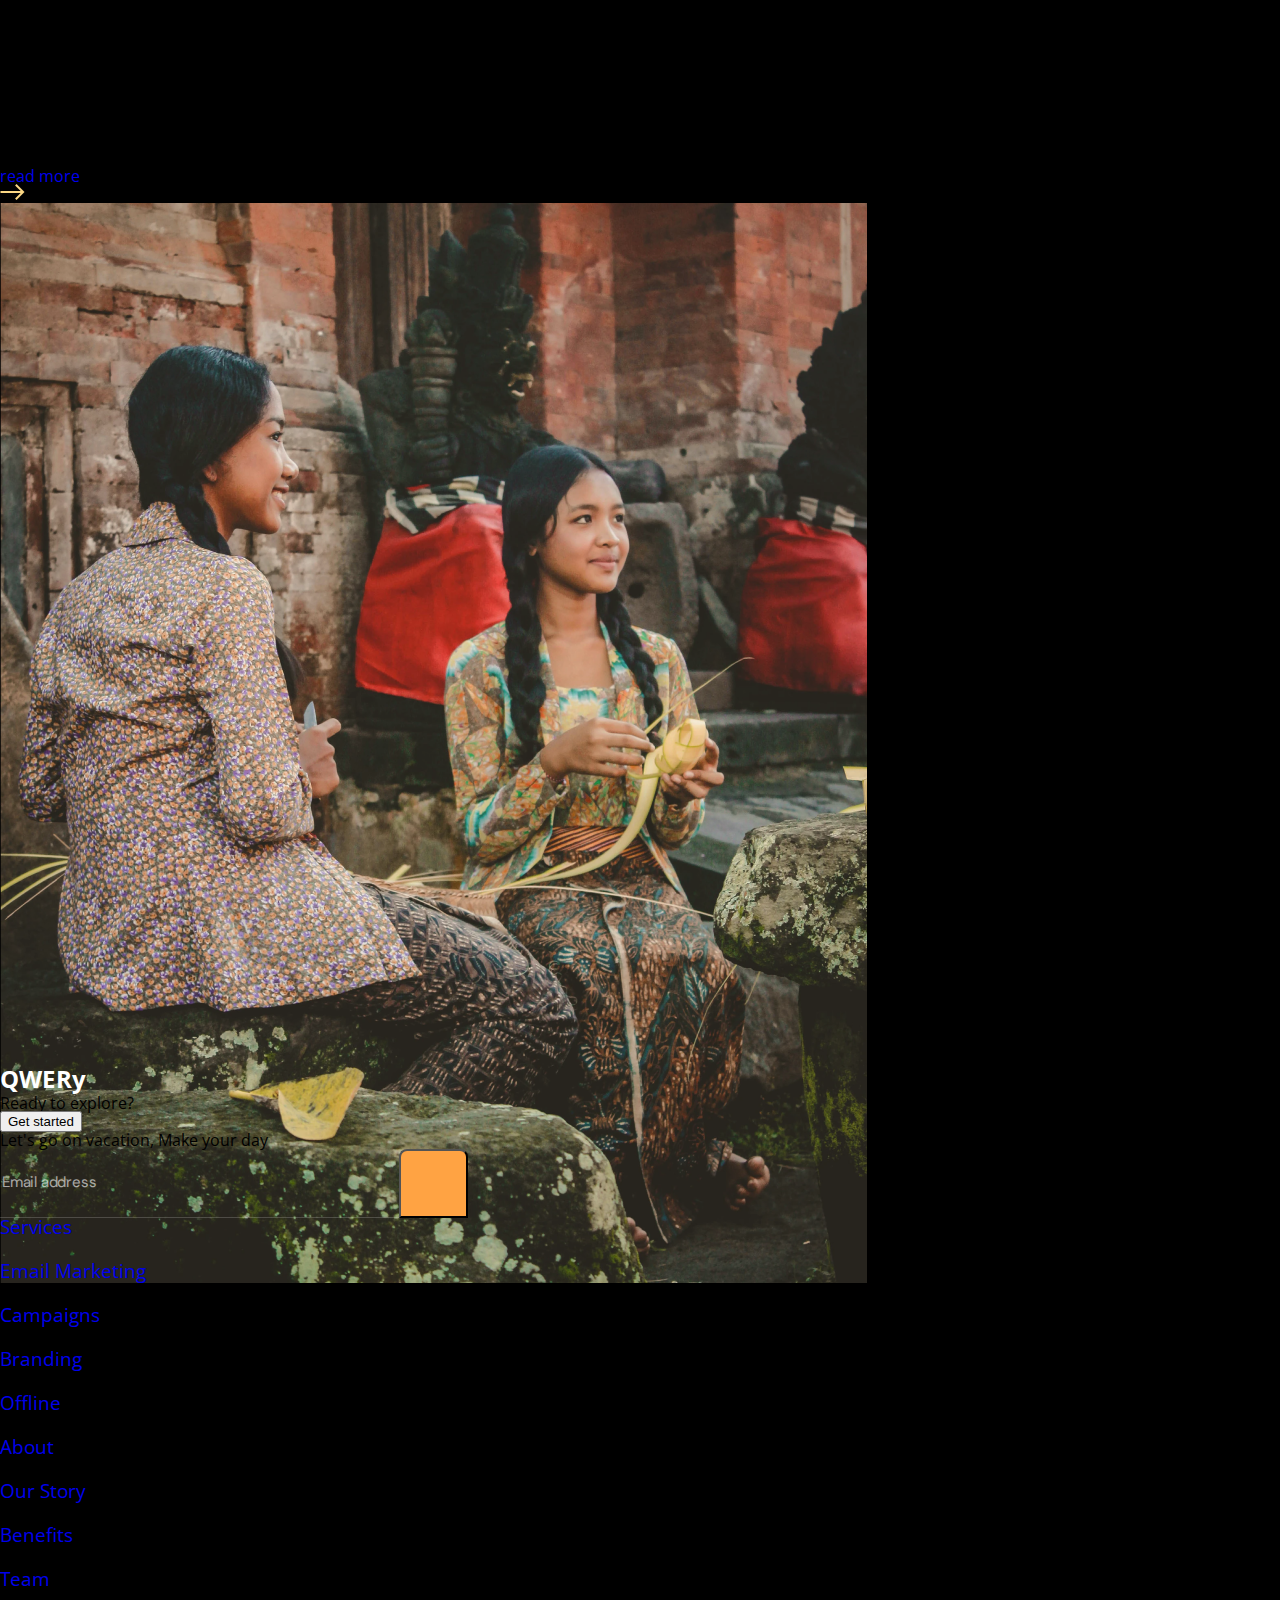
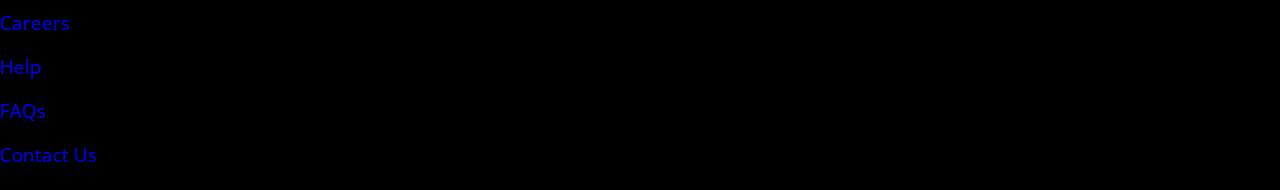
==== commit 59be6d12: "change head" ====
--- a/Discover/index.html
+++ b/Discover/index.html
@@ -2,8 +2,8 @@
 <html lang="en">
 <head>
     <meta charset="UTF-8">
-    <meta http-equiv="X-UA-Compatible" content="IE=edge">
     <meta name="viewport" content="width=device-width, initial-scale=1.0">
+    <link rel="stylesheet" type="text/css" href="css/reset.css">
     <link rel="stylesheet" type="text/css" href="css/styles.css">
     <title>Discover</title>
 </head>
--- a/Discover/css/styles.css
+++ b/Discover/css/styles.css
@@ -1,51 +1,38 @@
 @import url('https://fonts.googleapis.com/css2?family=DM+Sans:wght@400;700&family=Open+Sans:wght@400;600;700&display=swap');
+
+*,
+*::after,
+*::before {
+    box-sizing: border-box;
+}
 
 body {
     font-family: 'DM Sans', sans-serif;
     font-family: 'Open Sans', sans-serif;
 }
 
-* {
-    box-sizing: border-box;
-    margin: 0;
-}
-
-a {
-    text-decoration: none;
-}
-
-.wrapper {
-    width: 1920px;
-    margin: 0 auto;
-}
-
 /*header styles*/
 
 .header {
-    height: 1573px;
-    overflow: hidden;
-    background-image: linear-gradient(330.24deg, rgba(0, 0, 0, 0) 31.06%, #000000 108.93% ), url('/image/header_background.png') ;
+    height: 100vh;
+    width: 100%;
+    background-image: linear-gradient(330.24deg, rgba(0, 0, 0, 0) 31.06%, #000000 108.93% ), url('../image/Background.png');
     background-repeat: no-repeat;
     background-size: cover;
-    
+    background-position: center;
+    padding: 58px 84px;
 }
 
 /*navigation styles*/
 
 .navigation {
-    width: 1751px;
-    margin: 65px 85px 200px;
     display: flex;
     justify-content: space-between;
     align-items: center;
-}
-
-.navigation a{
-    color: #FFFFFF;
-    font-family: 'Open Sans';
-}
-
-.logo a {
+    margin-bottom: 198px;
+}
+
+.logo__link {
     font-weight: 700;
     font-size: 24px;
     line-height: 33px;  
@@ -54,7 +41,7 @@
     font-family: 'Open Sans';
 }
 
-nav {
+.menu__list {
    display: flex;
    gap: 50px;
 }
@@ -103,7 +90,7 @@
 
 .header-content {
     display: flex;
-    gap: 396px;
+    
 }
 
 /*aside styles*/
@@ -112,7 +99,6 @@
     display: flex;
     flex-direction: column;
     gap: 22px;
-    margin-left: 80px;
     margin-top: 60px;
 }
 
@@ -447,10 +433,6 @@
    gap: 100px;
 }
 
-ul {
-    list-style-type: none;
-}
-
 li {
     font-family: 'Open Sans';
     font-weight: 400;
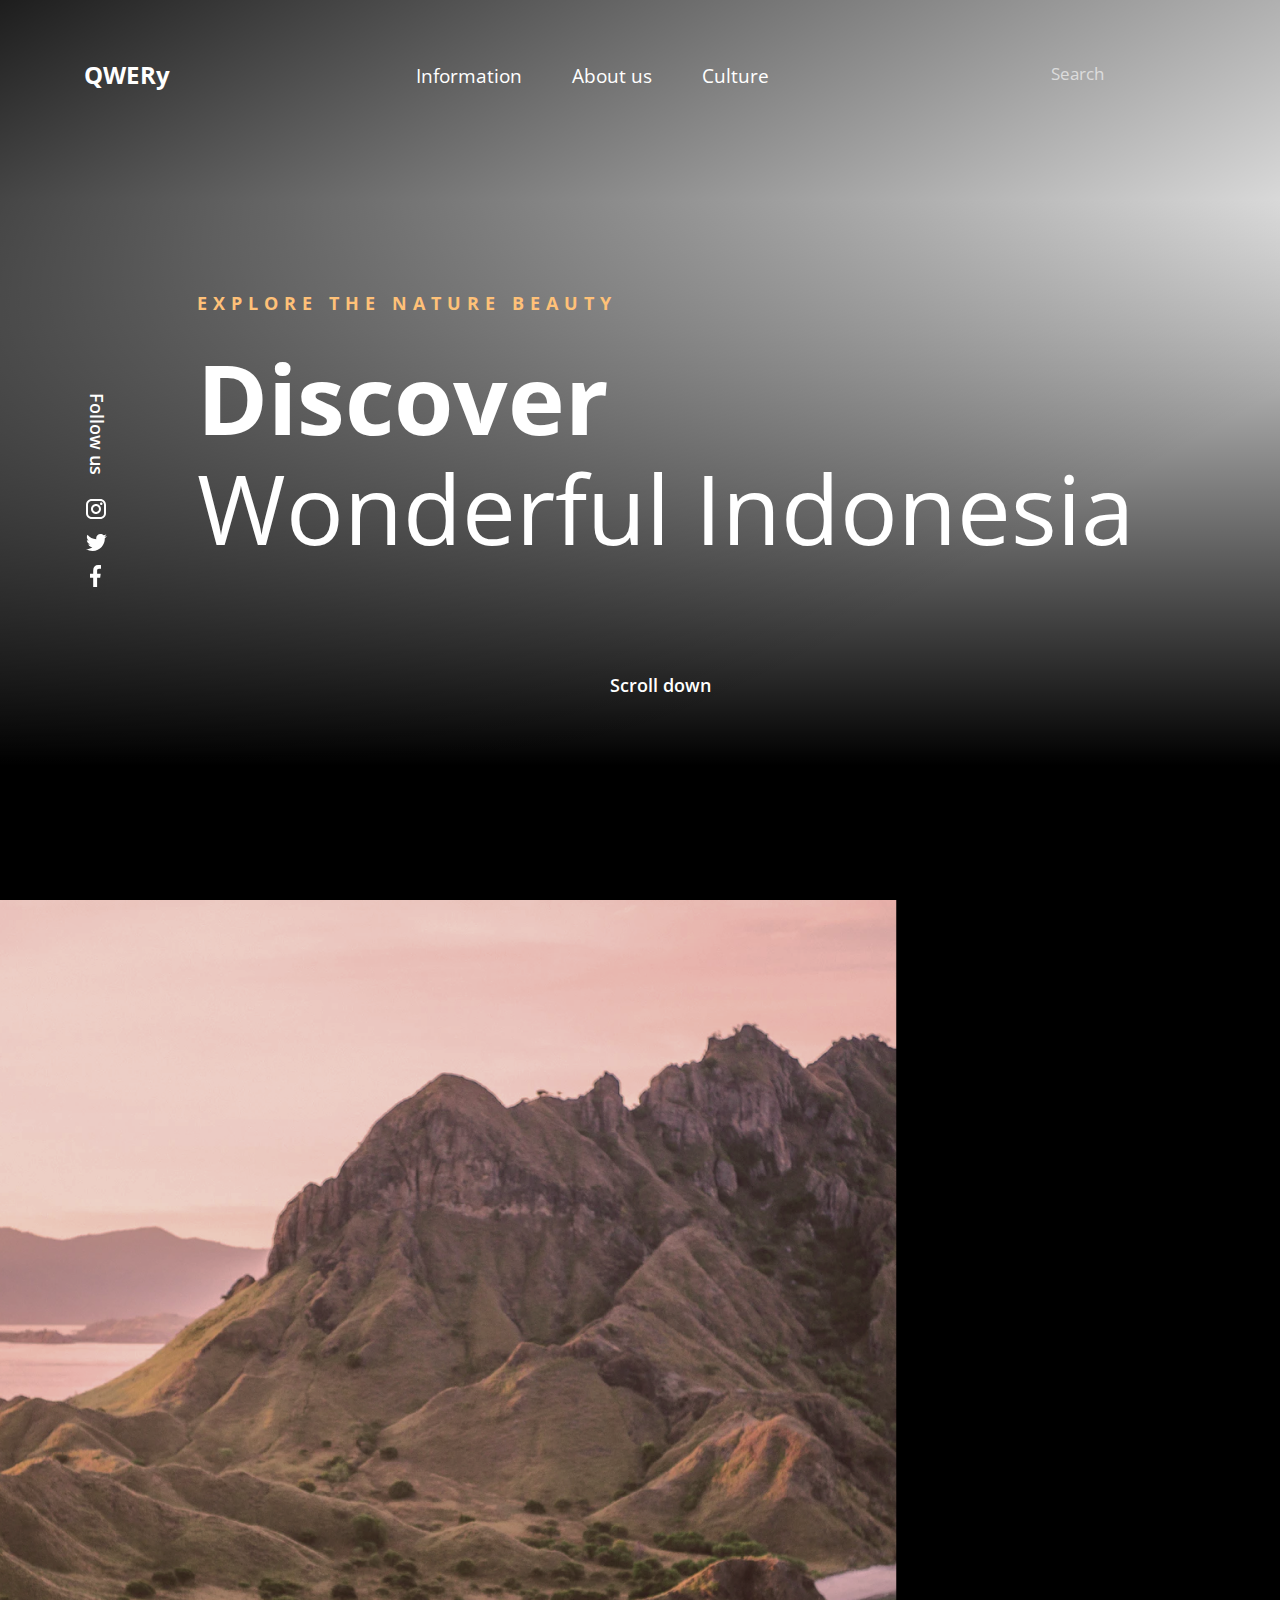
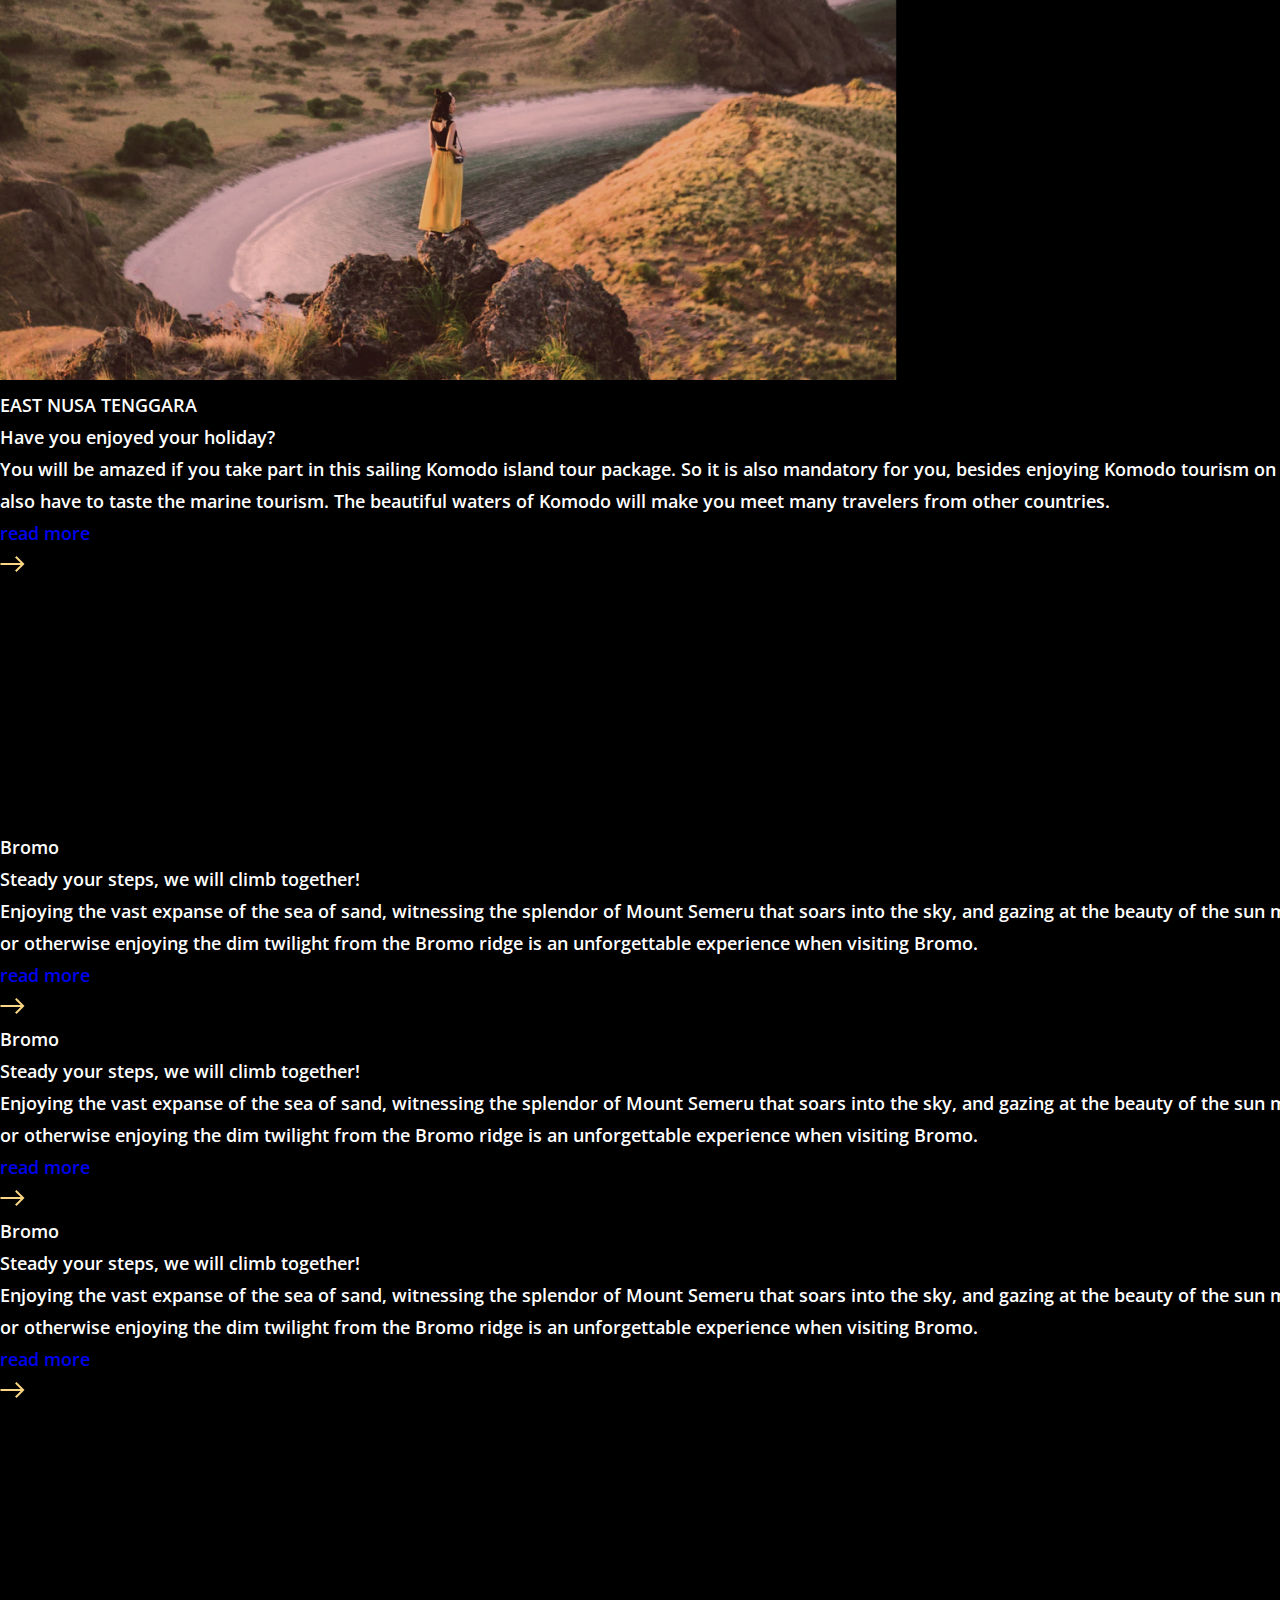
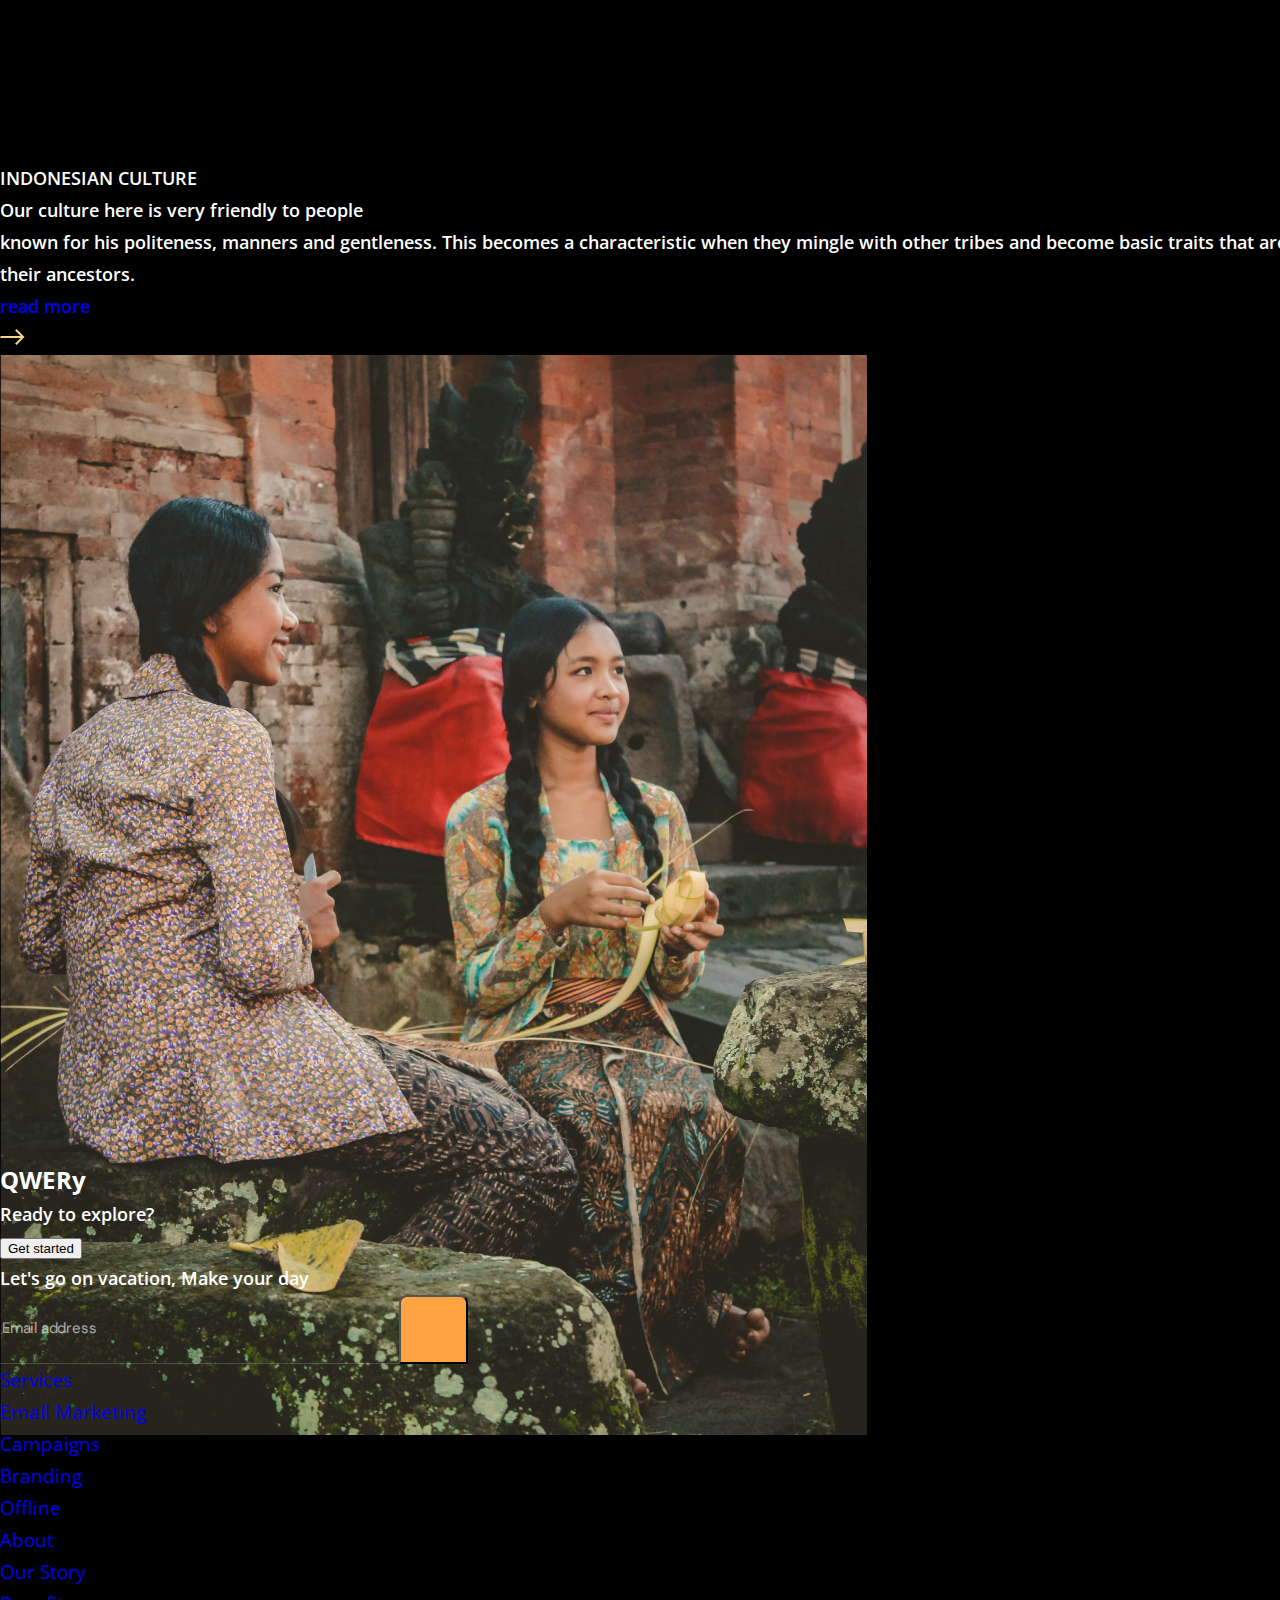
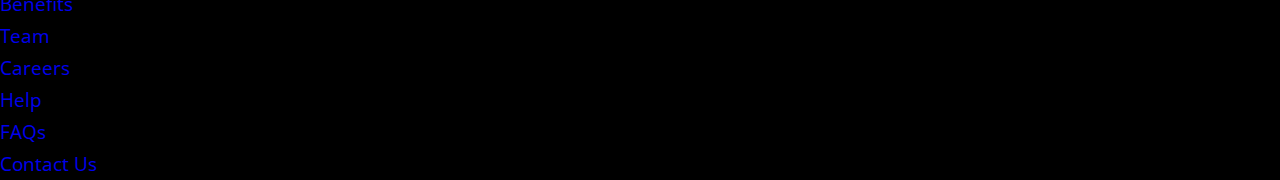
==== commit 1e14525f: "add fonts and change header" ====
--- a/Discover/index.html
+++ b/Discover/index.html
@@ -4,6 +4,9 @@
     <meta charset="UTF-8">
     <meta name="viewport" content="width=device-width, initial-scale=1.0">
     <link rel="stylesheet" type="text/css" href="css/reset.css">
+    <link rel="preconnect" href="https://fonts.googleapis.com">
+    <link rel="preconnect" href="https://fonts.gstatic.com" crossorigin>
+    <link href="https://fonts.googleapis.com/css2?family=DM+Sans:wght@400;700&family=Open+Sans:wght@400;600;700&display=swap" rel="stylesheet">
     <link rel="stylesheet" type="text/css" href="css/styles.css">
     <title>Discover</title>
 </head>
@@ -28,10 +31,10 @@
                         </li>
                     </ul>
                 </nav>
-                <input class="search" type="search" placeholder="Search">
+                <input class="search-link" type="search" placeholder="Search">
             </section>
             <!--header-content-->
-            <section class="header-content">
+            <section class="header__content">
                 <!--aside-->
                 <aside class="social">
                     <p class="social__text">Follow us</p>
@@ -56,16 +59,14 @@
                 <!--content-->
                 <section class="content">
                     <p class="subtitle">Explore the Nature Beauty</p>
-                    <h1 class="title">Discover<span>Wonderful Indonesia</span></h1>
-                    <div class="scroll_down">
-                        <p>Scroll down</p>
-                        <img src="image/arrow_downward.svg" alt="arrow" class="arrow">
-                    </div>
+                    <h1 class="title">Discover</h1> 
+                    <p class="title title__name">Wonderful Indonesia</p>
+                    <p class="scroll-down__text">Scroll down</p>
                 </section>
             </section>
         </header>
         <!--main-->
-        <main>
+        <main class="main">
             <!--komodo_tour-->
             <section class="komodo-tour">
                 <div class="container">
--- a/Discover/css/styles.css
+++ b/Discover/css/styles.css
@@ -1,5 +1,3 @@
-@import url('https://fonts.googleapis.com/css2?family=DM+Sans:wght@400;700&family=Open+Sans:wght@400;600;700&display=swap');
-
 *,
 *::after,
 *::before {
@@ -7,8 +5,12 @@
 }
 
 body {
-    font-family: 'DM Sans', sans-serif;
+    /*font-family: 'DM Sans', sans-serif;*/
     font-family: 'Open Sans', sans-serif;
+    color: #FFF;
+    font-size: 18px;
+    font-weight: 600;
+    line-height: 32px;
 }
 
 /*header styles*/
@@ -16,7 +18,7 @@
 .header {
     height: 100vh;
     width: 100%;
-    background-image: linear-gradient(330.24deg, rgba(0, 0, 0, 0) 31.06%, #000000 108.93% ), url('../image/Background.png');
+    background-image: linear-gradient(330.24deg, rgba(0, 0, 0, 0) 31.06%, #000000 108.93% ),linear-gradient(360deg, #000000 14.99%, rgba(0, 0, 0, 0) 77.78%), url('../image/Background.png');
     background-repeat: no-repeat;
     background-size: cover;
     background-position: center;
@@ -37,24 +39,23 @@
     font-size: 24px;
     line-height: 33px;  
     letter-spacing: 0.01em;
-    color: #FFFFFF;
-    font-family: 'Open Sans';
+    color: #FFFFFF; 
 }
 
 .menu__list {
    display: flex;
    gap: 50px;
-}
-
-nav a {
-    font-size: 18px;
+   align-items: center;
+}
+
+.menu__list-link {
     line-height: 25px;
     color: #FFFFFF;  
 }
 
 /*inpur-search-styles*/
 
-input[type*='search'] {
+.search-link {
     border: none;
     height: 23px;
     background-color: rgba(240, 243, 244, 0);
@@ -64,7 +65,7 @@
     opacity: 0.6;
 }
 
-input[type*='search']::placeholder {
+.search-link::placeholder {
     font-family: 'Open Sans';
     font-weight: 400;
     font-size: 17px;
@@ -73,7 +74,7 @@
     padding-left: 34px;
 }
 
-input[type*='search']:focus {
+.search-link:focus {
     background-color: rgba(240, 243, 244, 0);
     border: none;
     border-bottom: 1px solid #FFFFFF;
@@ -82,15 +83,15 @@
     color: #FFFFFF;
 }
 
-input[type*='search']:focus::placeholder {
+.search-link:focus::placeholder {
     color: rgba(240, 243, 244, 0);
 }
 
 /*header-content styles*/
 
-.header-content {
-    display: flex;
-    
+.header__content {
+    display: flex;
+    align-items: center;
 }
 
 /*aside styles*/
@@ -99,85 +100,51 @@
     display: flex;
     flex-direction: column;
     gap: 22px;
-    margin-top: 60px;
-}
-
-.solial_icon {
-    width: 24px;
-    height: 24px;
-}
-
-.social p {
-    color:#FFFFFF;
-    font-family: 'Open Sans';
-    font-weight: 600;
-    font-size: 18px;
+}
+
+.social__text {
     line-height: 25px;
     writing-mode: vertical-lr;
 }
 
+.content {
+    margin: 0 auto;
+}
+
 /*content styles*/
 
-.comment {
-    display: flex;
-    gap: 32px;
-    align-items: center;
-    margin-bottom: 32px;
-}
-
-.comment p {
-    font-family: 'Open Sans';
-    font-weight: 700;
-    font-size: 18px;
+.subtitle {
+    font-weight: 700;
     line-height: 25px;
     letter-spacing: 6px;
     text-transform: uppercase;
     color: #FFC178;
-}
-
-.comment-line {
-    width: 72px;
-    height: 2px;
-}
-
-h1 {
-    font-family: 'Open Sans';
+    margin-bottom: 32px;
+}
+
+.title {
     font-weight: 700;
     font-size: 96px;
     line-height: 100px;
     text-transform: capitalize;
-    color: #FFFFFF;
+    font-weight: bold;
+    max-width: 950px;
+
+    margin-bottom: 10px;
+}
+
+.title__name {
     font-weight: normal;
-    width: 950px;
-    height: 204px;
-    margin-bottom: 125px;
-}
-
-.title {
-    font-weight: bold;
-}
+    margin-bottom: 115px;
+}
+
 
 /*scroll down styles*/
 
-.scroll_down {
-    display: flex;
-    align-items: center;
-    justify-content: center;
-}
-
-.scroll_down p {
-    font-family: 'Open Sans';
-    font-style: normal;
-    font-weight: 600;
-    font-size: 18px;
+.scroll-down__text {
+    text-align: center;
     line-height: 25px;
-    color: #FFFFFF;
     margin-right: 10px;
-}
-
-.arrow {
-    width:16px;
-    height: 24px;
 }
 
 .background-bottom {
@@ -188,7 +155,7 @@
 
 /*main styles*/
 
-main {
+.main {
     background-color: black;
 }
 
@@ -438,7 +405,6 @@
     font-weight: 400;
     font-size: 19px;
     color: #FFFFFF;
-    margin-bottom: 25px;
    
 }
 
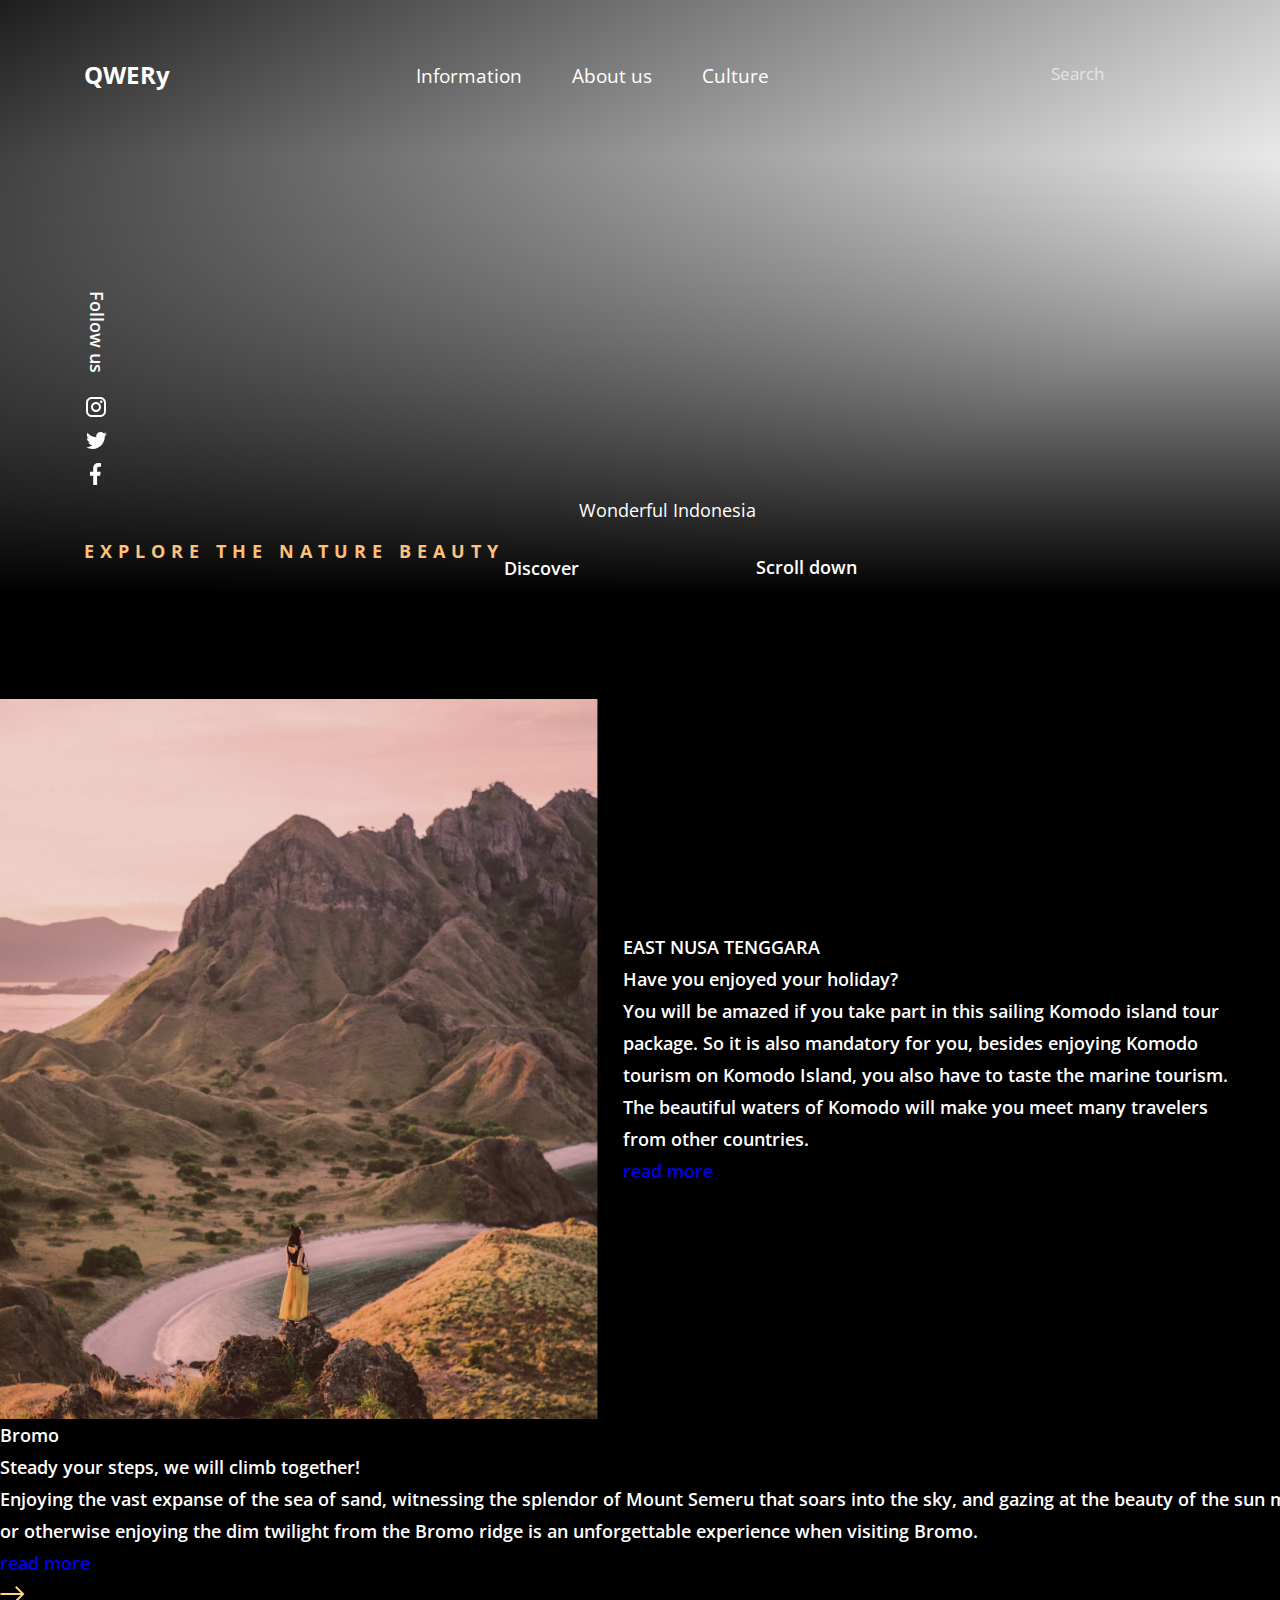
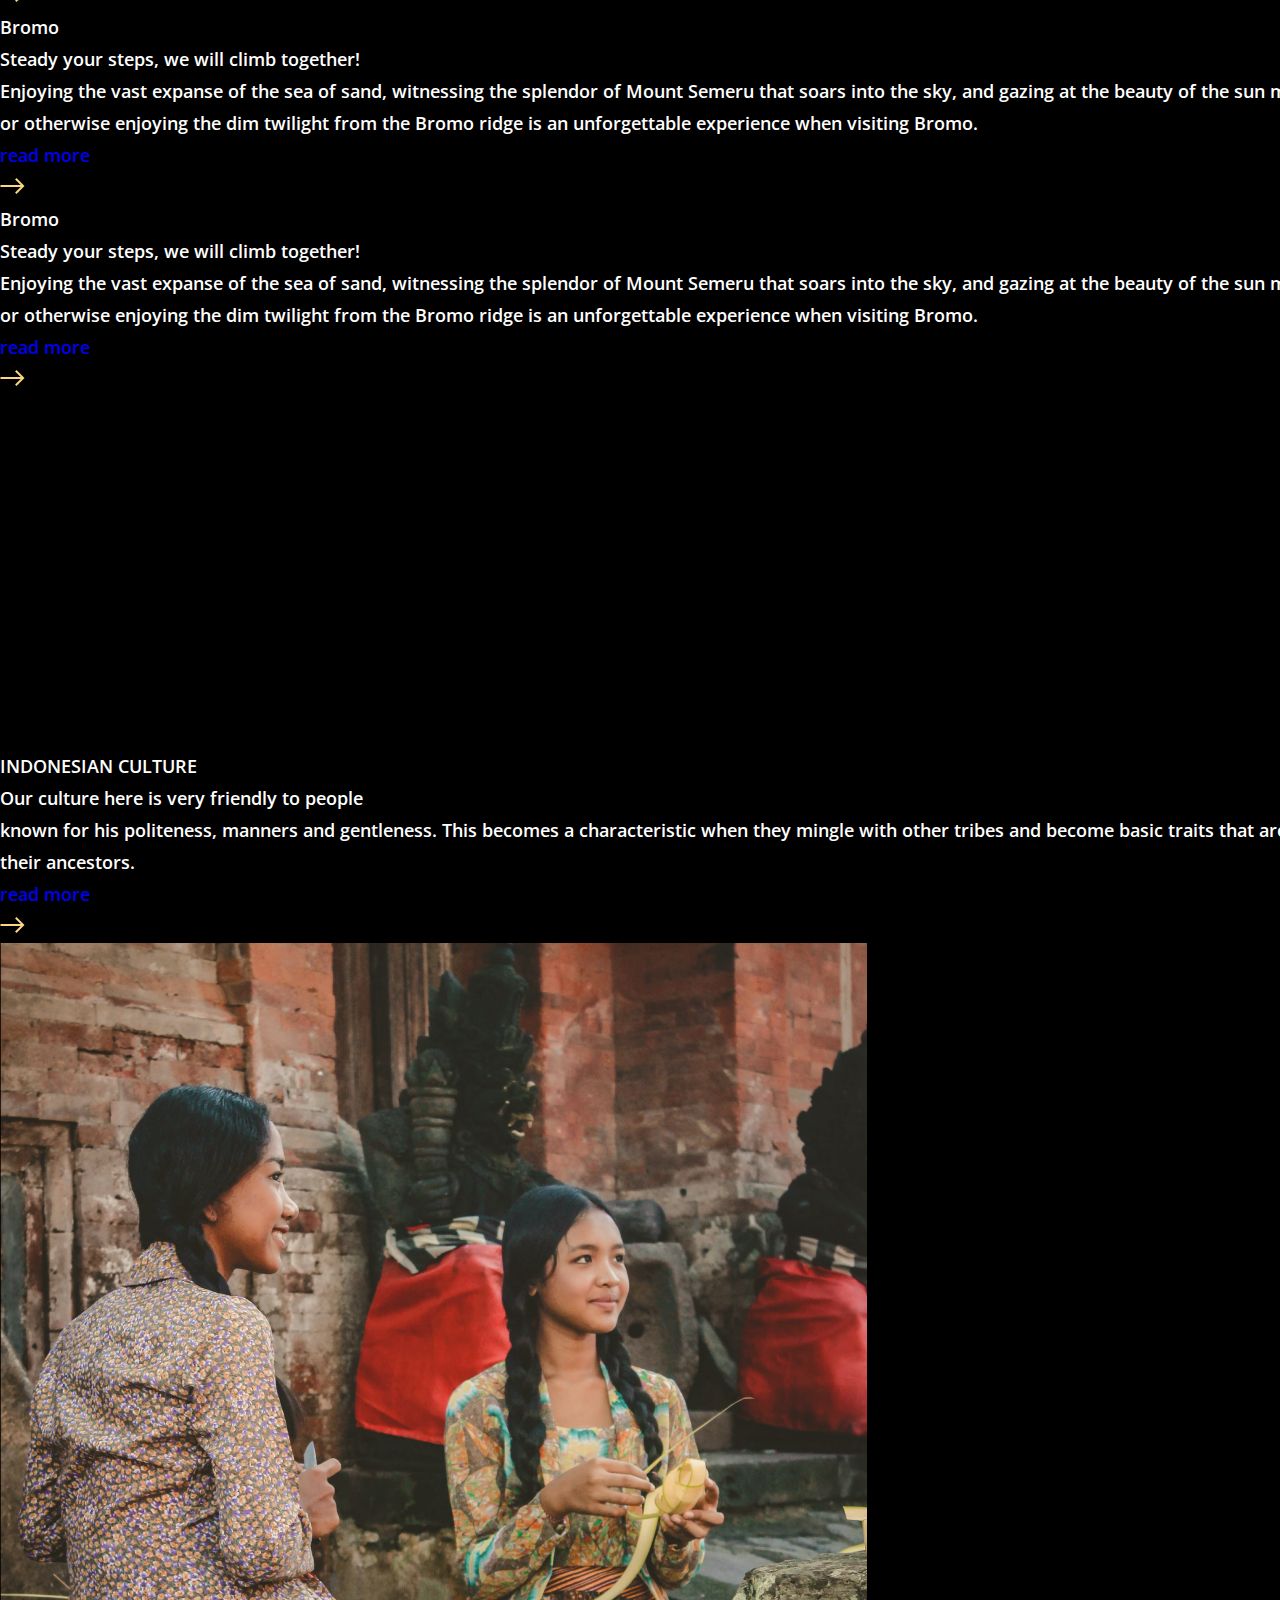
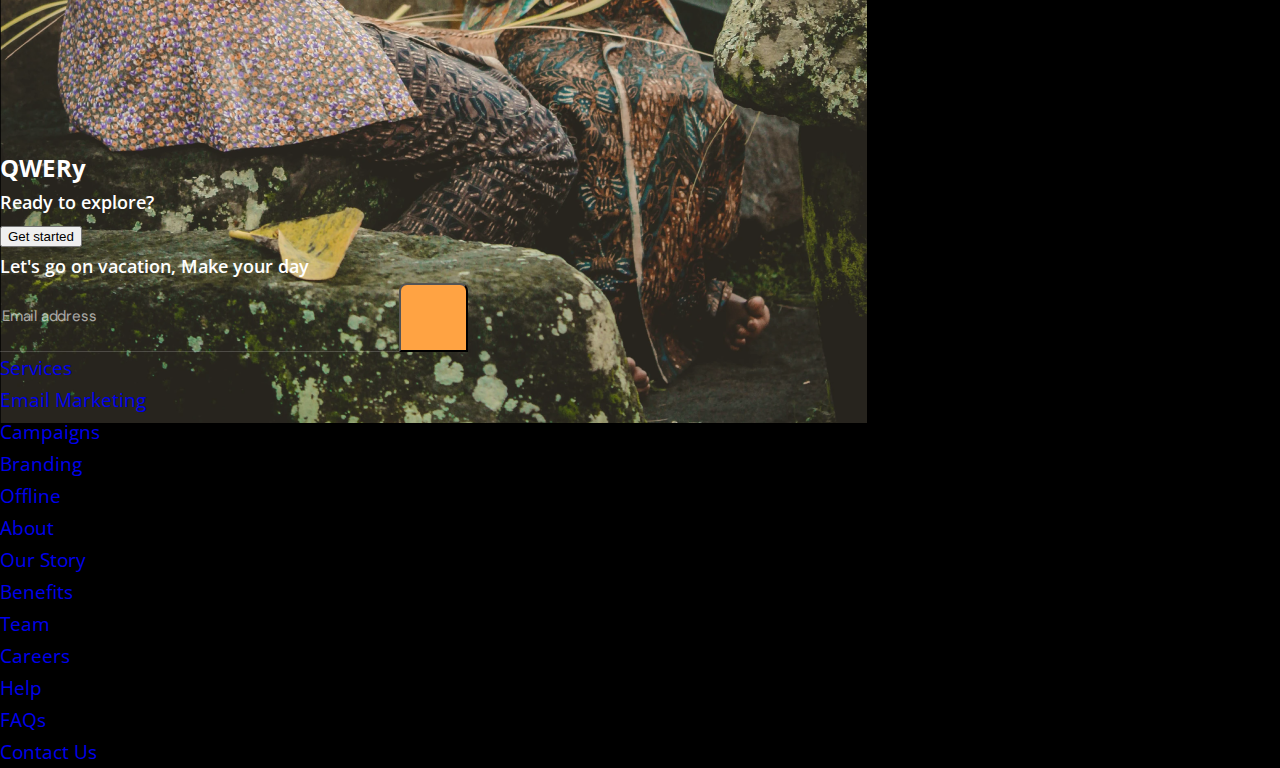
==== commit 87c27afd: "change komodo-tour section" ====
--- a/Discover/index.html
+++ b/Discover/index.html
@@ -34,7 +34,7 @@
                 <input class="search-link" type="search" placeholder="Search">
             </section>
             <!--header-content-->
-            <section class="header__content">
+            <section class="header__inner">
                 <!--aside-->
                 <aside class="social">
                     <p class="social__text">Follow us</p>
@@ -57,10 +57,10 @@
                     </ul>
                 </aside>
                 <!--content-->
-                <section class="content">
-                    <p class="subtitle">Explore the Nature Beauty</p>
-                    <h1 class="title">Discover</h1> 
-                    <p class="title title__name">Wonderful Indonesia</p>
+                <section class="header__content">
+                    <p class="subtitle header__subtitle">Explore the Nature Beauty</p>
+                    <h1 class="header__title">Discover</h1> 
+                    <p class="header__title  title__name">Wonderful Indonesia</p>
                     <p class="scroll-down__text">Scroll down</p>
                 </section>
             </section>
@@ -76,11 +76,8 @@
                             <p class="content__subtitle">EAST NUSA TENGGARA</p>
                             <h2 class="content__title komodo-tour__title">Have you enjoyed your holiday?</h2>
                             <p class="content__text komodo-tour__text">You will be amazed if you take part in this sailing Komodo island tour package. So it is also mandatory for you, besides enjoying Komodo tourism on Komodo Island, you also have to taste the marine tourism.  The beautiful waters of Komodo will make you meet many travelers from other countries.</p>
-                        </div>
-                        <a class="content__link" href="#">
-                            <p class="content__link-text">read more</p>
-                            <img class="content__link-arrow" src="image/arrow_sideward.svg" alt="sidearoow">
-                        </a>
+                            <p class="content__link-text"><a class="content__link" href="#">read more</a></p>
+                        </div>
                     </div>
                 </div>
             </section>
--- a/Discover/css/styles.css
+++ b/Discover/css/styles.css
@@ -16,7 +16,6 @@
 /*header styles*/
 
 .header {
-    height: 100vh;
     width: 100%;
     background-image: linear-gradient(330.24deg, rgba(0, 0, 0, 0) 31.06%, #000000 108.93% ),linear-gradient(360deg, #000000 14.99%, rgba(0, 0, 0, 0) 77.78%), url('../image/Background.png');
     background-repeat: no-repeat;
@@ -159,21 +158,25 @@
     background-color: black;
 }
 
+.container {
+    max-width: 1462px;
+    margin: 0 auto;
+}
 /*komodo-tour styles*/
 
-.komodo-tour {
-    width: 1462px;
-    display: flex;
-    align-items: center;
-    gap: 232px;
-    margin: 0px auto;
-    margin-bottom: 250px;
-}
-
-
-.komodo-tour-image {
+.komodo-tour__inner {
+    display: flex;
+    justify-content: space-between;
+    align-items: center;
+}
+
+.komodo-tour__img {
     width: 598px;
     height: 720px;
+}
+
+.komodo-tour__text {
+    max-width: 632px;
 }
 
 .desctiption {
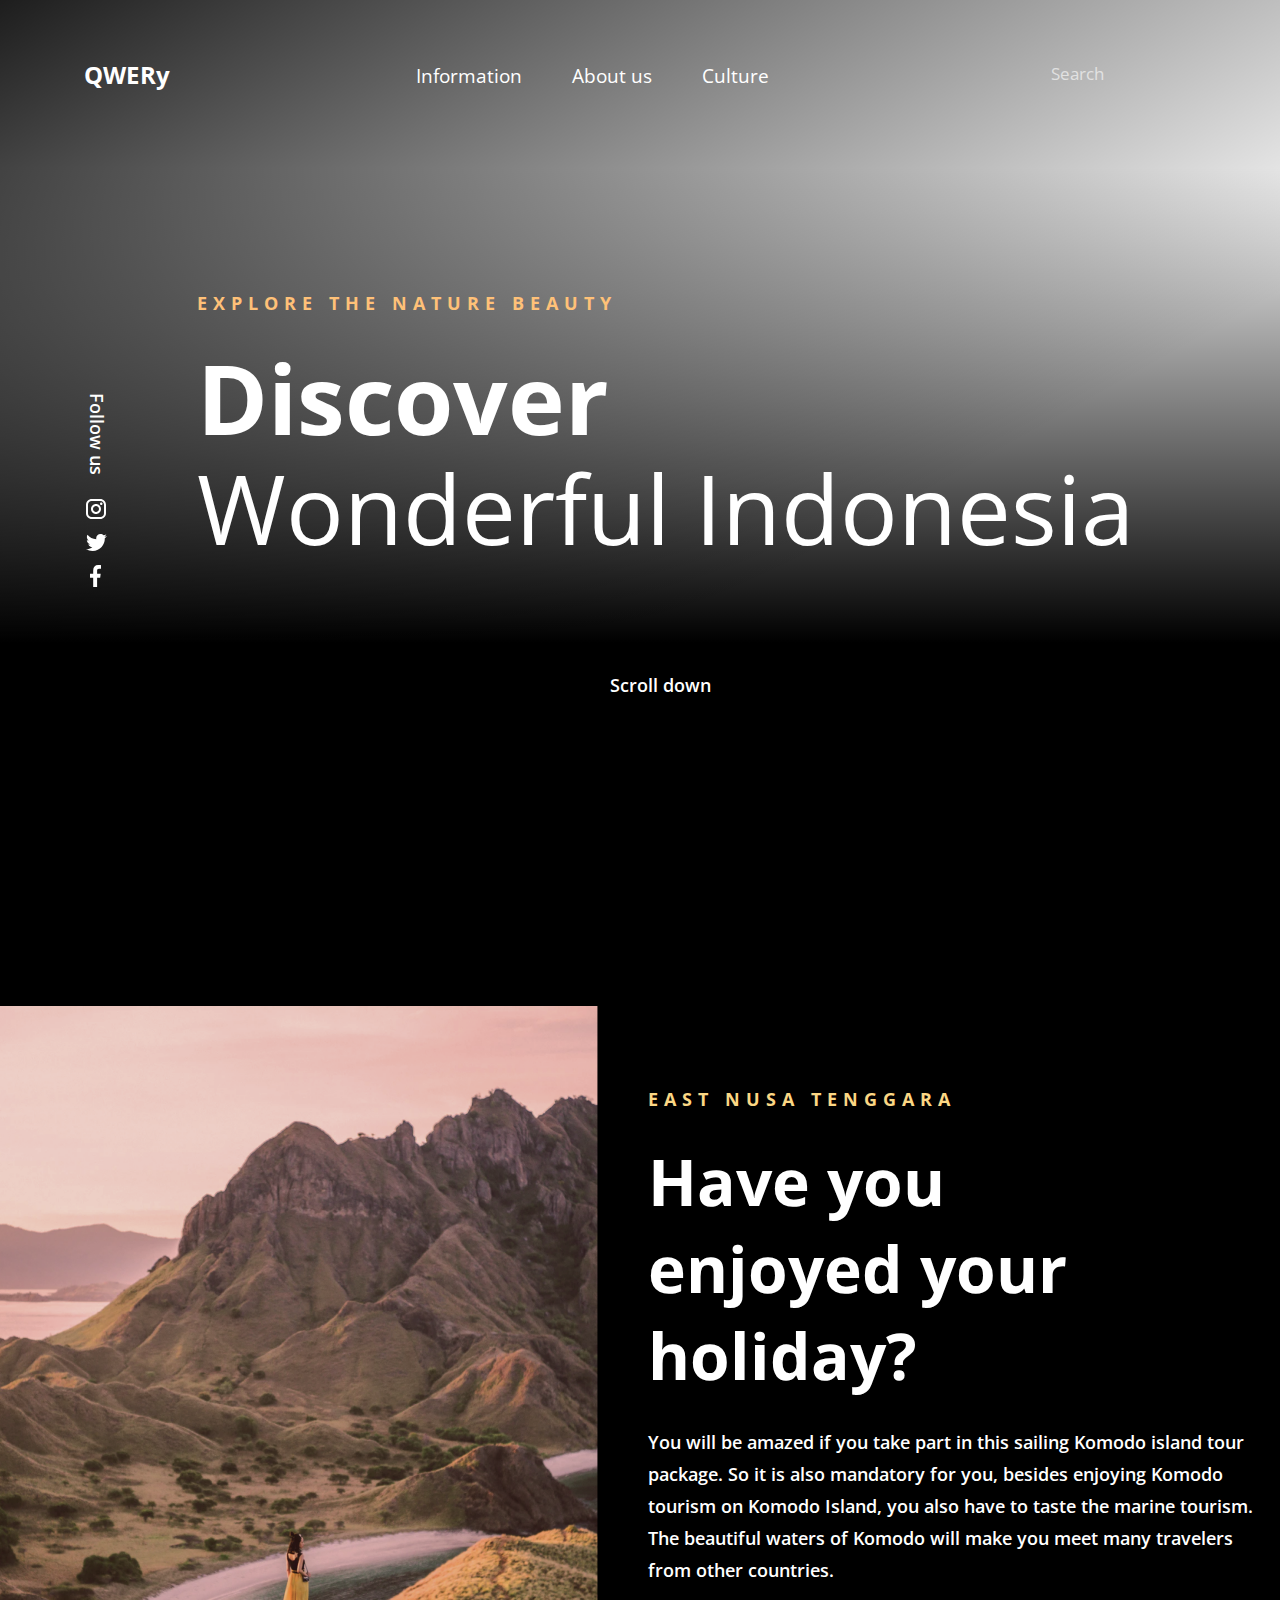
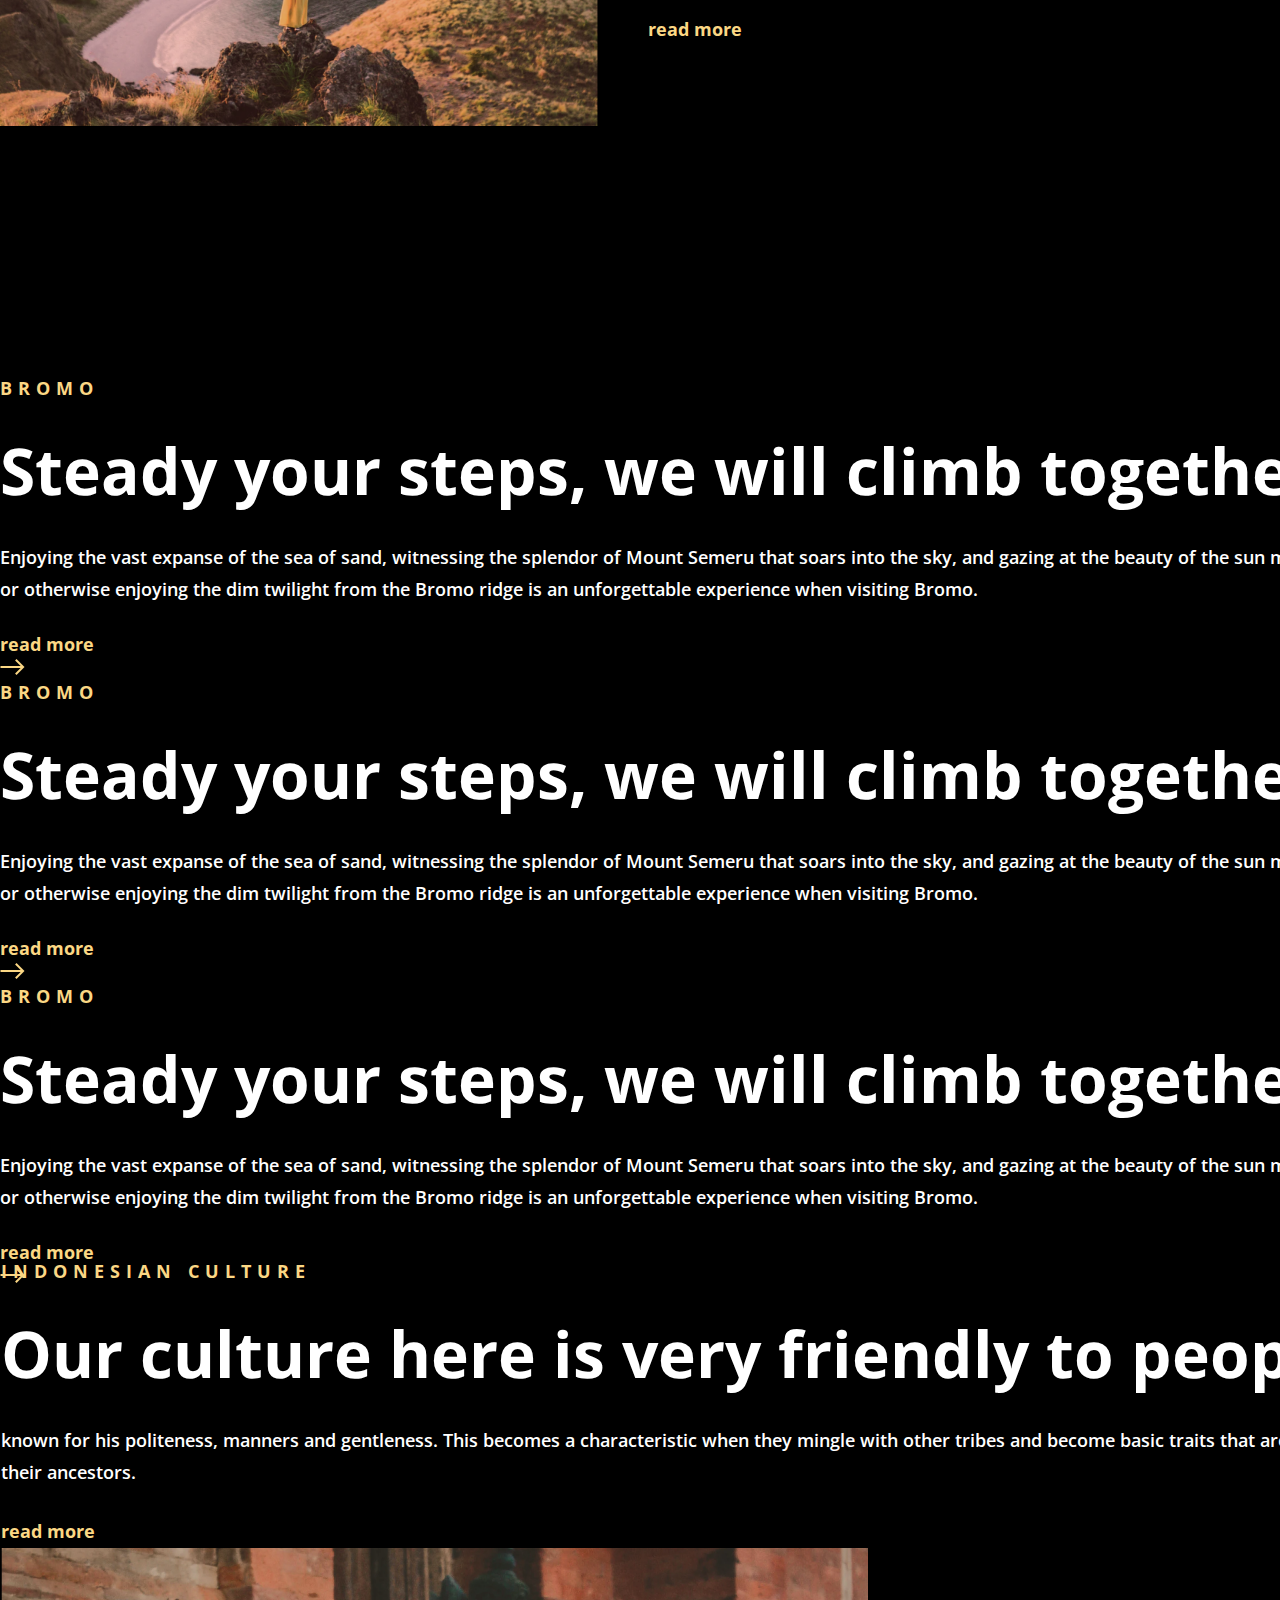
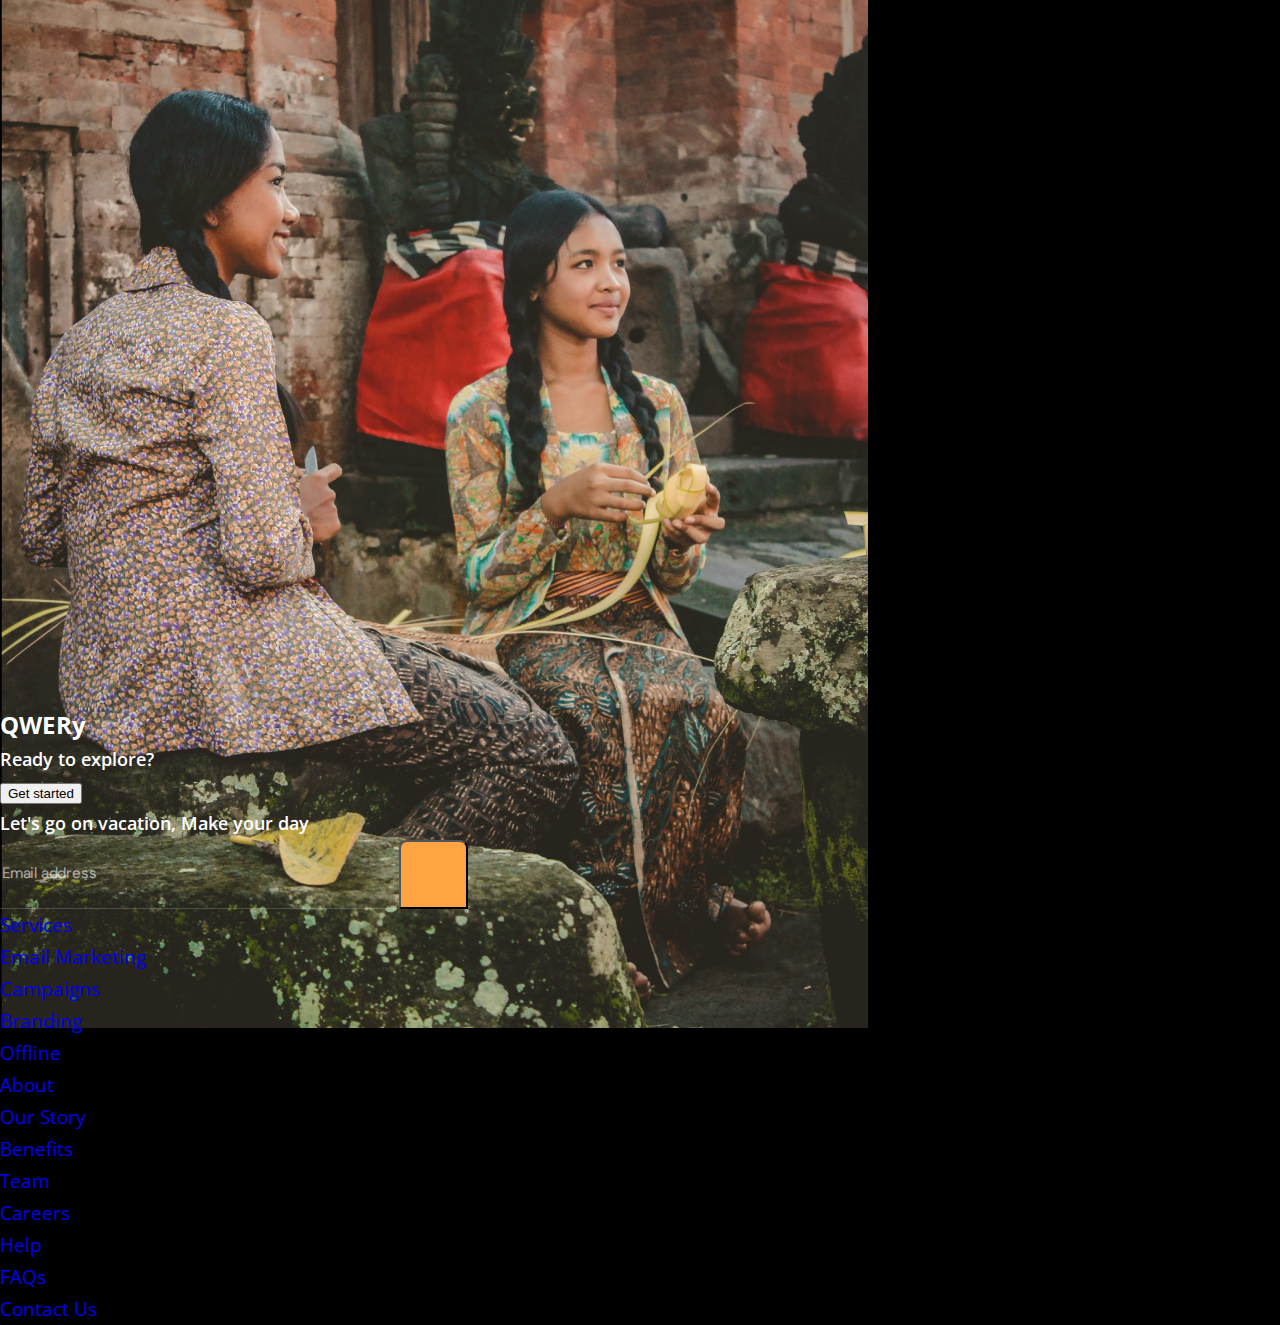
==== commit 5e9da55d: "change culture section" ====
--- a/Discover/index.html
+++ b/Discover/index.html
@@ -76,7 +76,9 @@
                             <p class="content__subtitle">EAST NUSA TENGGARA</p>
                             <h2 class="content__title komodo-tour__title">Have you enjoyed your holiday?</h2>
                             <p class="content__text komodo-tour__text">You will be amazed if you take part in this sailing Komodo island tour package. So it is also mandatory for you, besides enjoying Komodo tourism on Komodo Island, you also have to taste the marine tourism.  The beautiful waters of Komodo will make you meet many travelers from other countries.</p>
-                            <p class="content__link-text"><a class="content__link" href="#">read more</a></p>
+                            <p class="content__link-text">
+                                <a class="content__link" href="#">read more</a>
+                            </p>
                         </div>
                     </div>
                 </div>
@@ -123,16 +125,15 @@
             </section>
             <!-- Culture -->
             <section class="culture">
-                <div class="conatiner">
-                    <div class="colture__inner">
+                <div class="container">
+                    <div class="culture__inner">
                         <div class="content">
                             <p class="content__subtitle">INDONESIAN CULTURE</p>
-                            <h2 class="content__title">Our culture here is very friendly to people</h2>
-                            <p class="content__text">known for his politeness, manners and gentleness. This becomes a characteristic when they mingle with other tribes and become basic traits that are passed down by their ancestors.</p>
-                            <a class="content__link" href="#">
-                                <p class="content__link-text">read more</p>
-                                <img class="content__link-arrow" src="image/arrow_sideward.svg" alt="sidearoow" class="side_aroow">
-                            </a>
+                            <h2 class="content__title content__title-culture">Our culture here is very friendly to people</h2>
+                            <p class="content__text content__text-culture">known for his politeness, manners and gentleness. This becomes a characteristic when they mingle with other tribes and become basic traits that are passed down by their ancestors.</p>
+                            <p class="content__link-text">
+                                <a class="content__link" href="#">read more</a>
+                            </p>
                         </div>
                         <img class="content__img" src="image/girls.png" alt="girls">
                     </div>
--- a/Discover/css/styles.css
+++ b/Discover/css/styles.css
@@ -88,7 +88,7 @@
 
 /*header-content styles*/
 
-.header__content {
+.header__inner {
     display: flex;
     align-items: center;
 }
@@ -106,7 +106,7 @@
     writing-mode: vertical-lr;
 }
 
-.content {
+.header__content {
     margin: 0 auto;
 }
 
@@ -121,14 +121,13 @@
     margin-bottom: 32px;
 }
 
-.title {
+.header__title {
     font-weight: 700;
     font-size: 96px;
     line-height: 100px;
     text-transform: capitalize;
     font-weight: bold;
     max-width: 950px;
-
     margin-bottom: 10px;
 }
 
@@ -164,6 +163,11 @@
 }
 /*komodo-tour styles*/
 
+.komodo-tour {
+    margin-bottom: 250px;
+    padding-top: 250px;
+}
+
 .komodo-tour__inner {
     display: flex;
     justify-content: space-between;
@@ -175,28 +179,42 @@
     height: 720px;
 }
 
+.content {
+    display: flex;
+    flex-direction: column;
+    gap: 27px;
+}
+
+.content__subtitle {
+    color: #FBD784;
+    font-weight: 700;
+    line-height: normal;
+    letter-spacing: 6px;
+    text-transform: uppercase;
+}
+
+.content__title {
+    font-size: 64px;
+    font-weight: 700;
+    line-height: normal;
+}
+
+.komodo-tour__title {
+    max-width: 555px;
+}
+
 .komodo-tour__text {
     max-width: 632px;
 }
 
-.desctiption {
-    color: white;
-    font-family: 'Open Sans';
-}
-
-.desctiption h2 {
-    font-weight: 700;
-    font-size: 64px;
-    line-height: 87px;
-    margin-bottom: 27px;
-}
-
-.desctiption p {
-    font-weight: 600;
-    font-size: 18px;
-    line-height: 32px;
-    margin-bottom: 30px;
-}
+.content__link {
+    color: #FBD784;
+    font-weight: 700;
+    line-height: normal;
+}
+
+
+
 
 /*red more styles*/
 
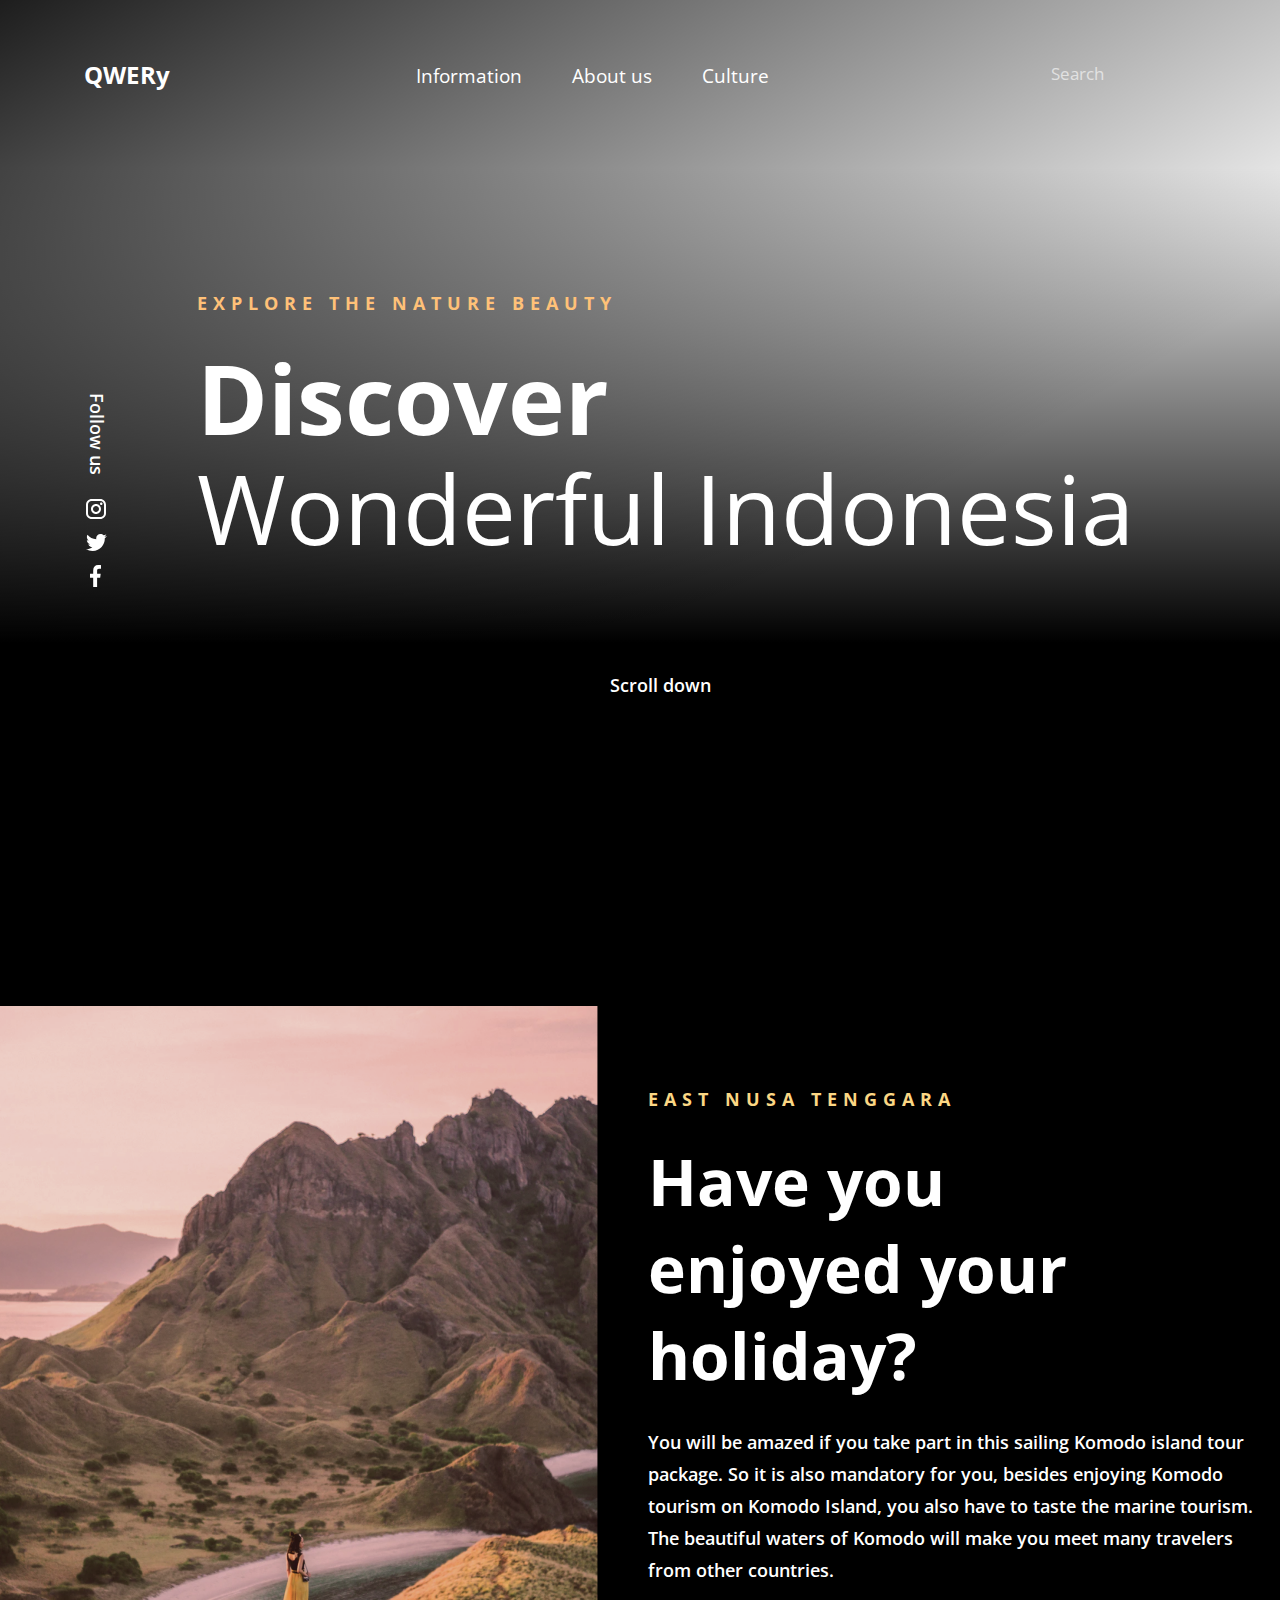
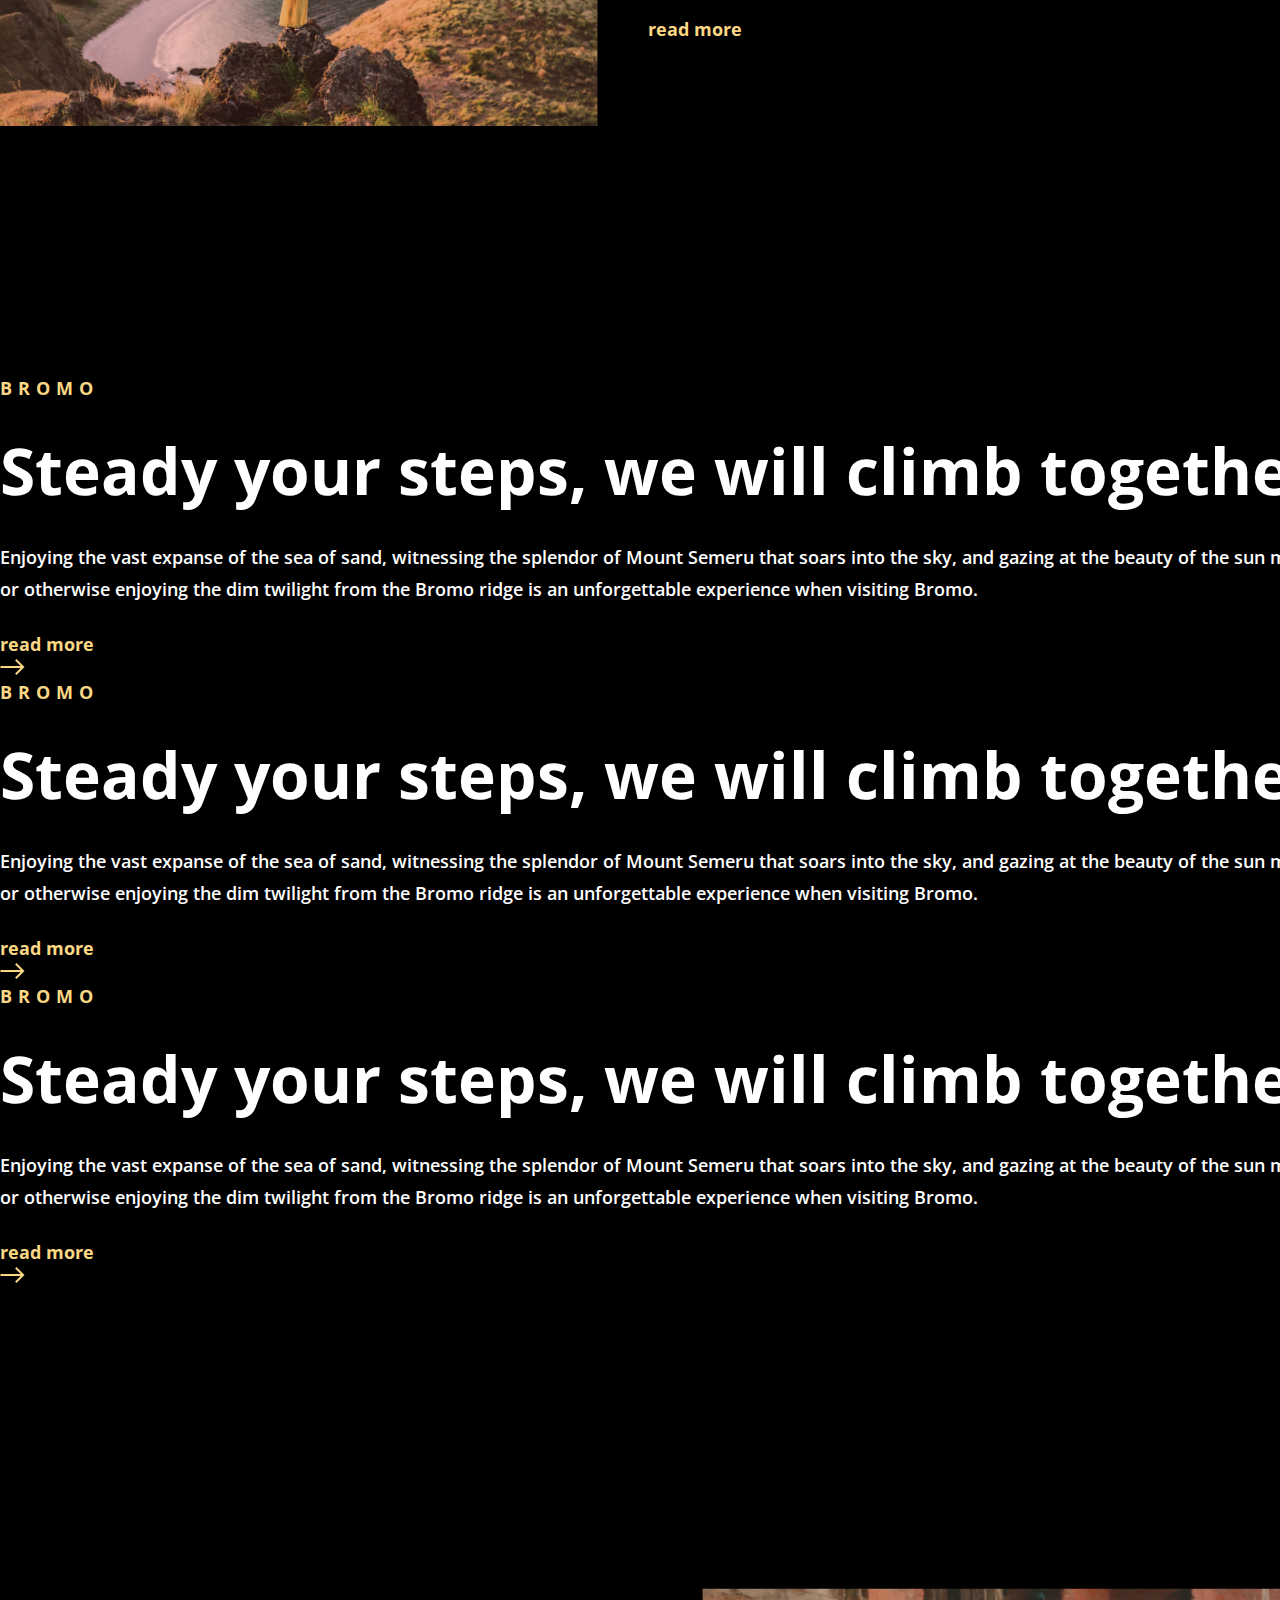
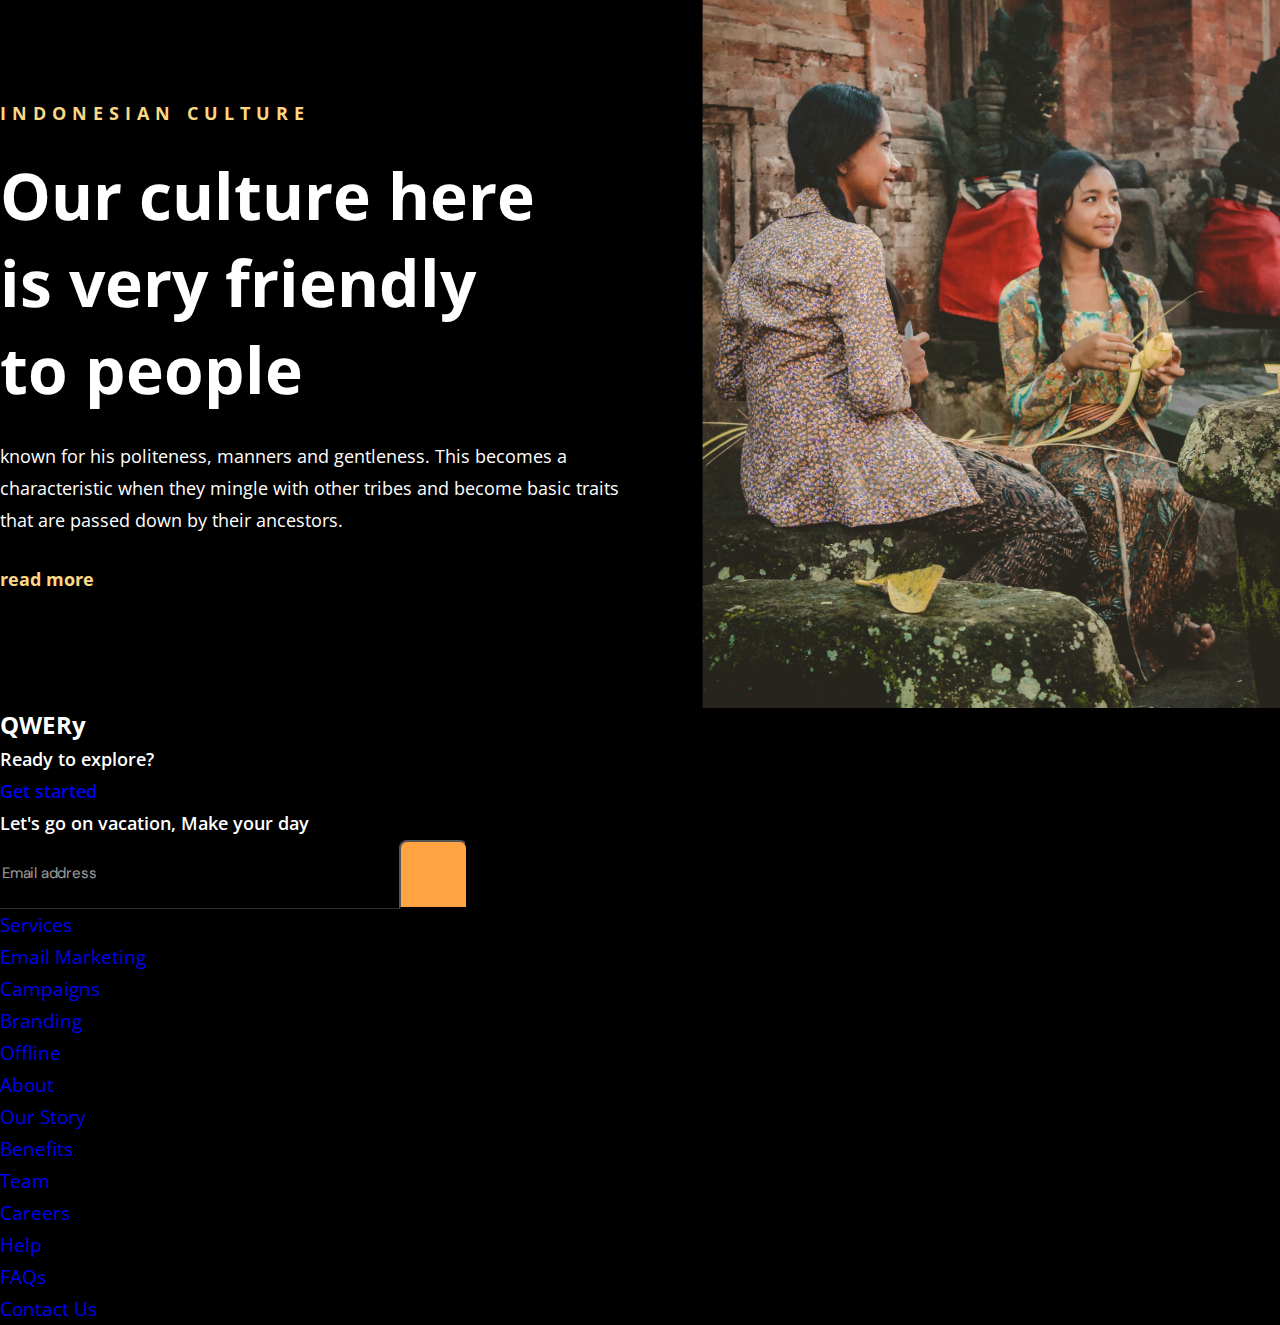
==== commit a913e6dd: "change footer" ====
--- a/Discover/index.html
+++ b/Discover/index.html
@@ -148,7 +148,7 @@
                     </div>
                     <div class="footer__top-content">
                         <p class="footer__top-text">Ready to explore?</p>
-                        <button class="button footer__top-button">Get started</button>
+                        <a class="button footer__top-button" href="#">Get started</a>
                     </div>
                 </div>
                 <section class="footer__navigation">
--- a/Discover/css/styles.css
+++ b/Discover/css/styles.css
@@ -280,24 +280,31 @@
     margin-bottom: 29px;
 }
 
-.culture {
-    width: 1463px;
-    height: 720px;
-    margin: 0px auto;
-    display: flex;
-    gap: 210px;
-    align-items: center;
-}
-
-.culture-content {
-    width: 632px;
-    height: 488px;
-}
-
-.culture-img {
+/* culture section styles */ 
+
+.culture__inner {
+    display: flex;
+    justify-content: space-between;
+    align-items: center;
+}
+
+.content__img {
     width: 578px;
     height: 720px;
 }
+
+.content__title-culture {
+    max-width: 555px;
+}
+
+.content__text-culture {
+    max-width: 632px;
+    font-weight: 400;
+}
+
+
+
+/* footer section styles */
 
 footer {
     background-color: black;
